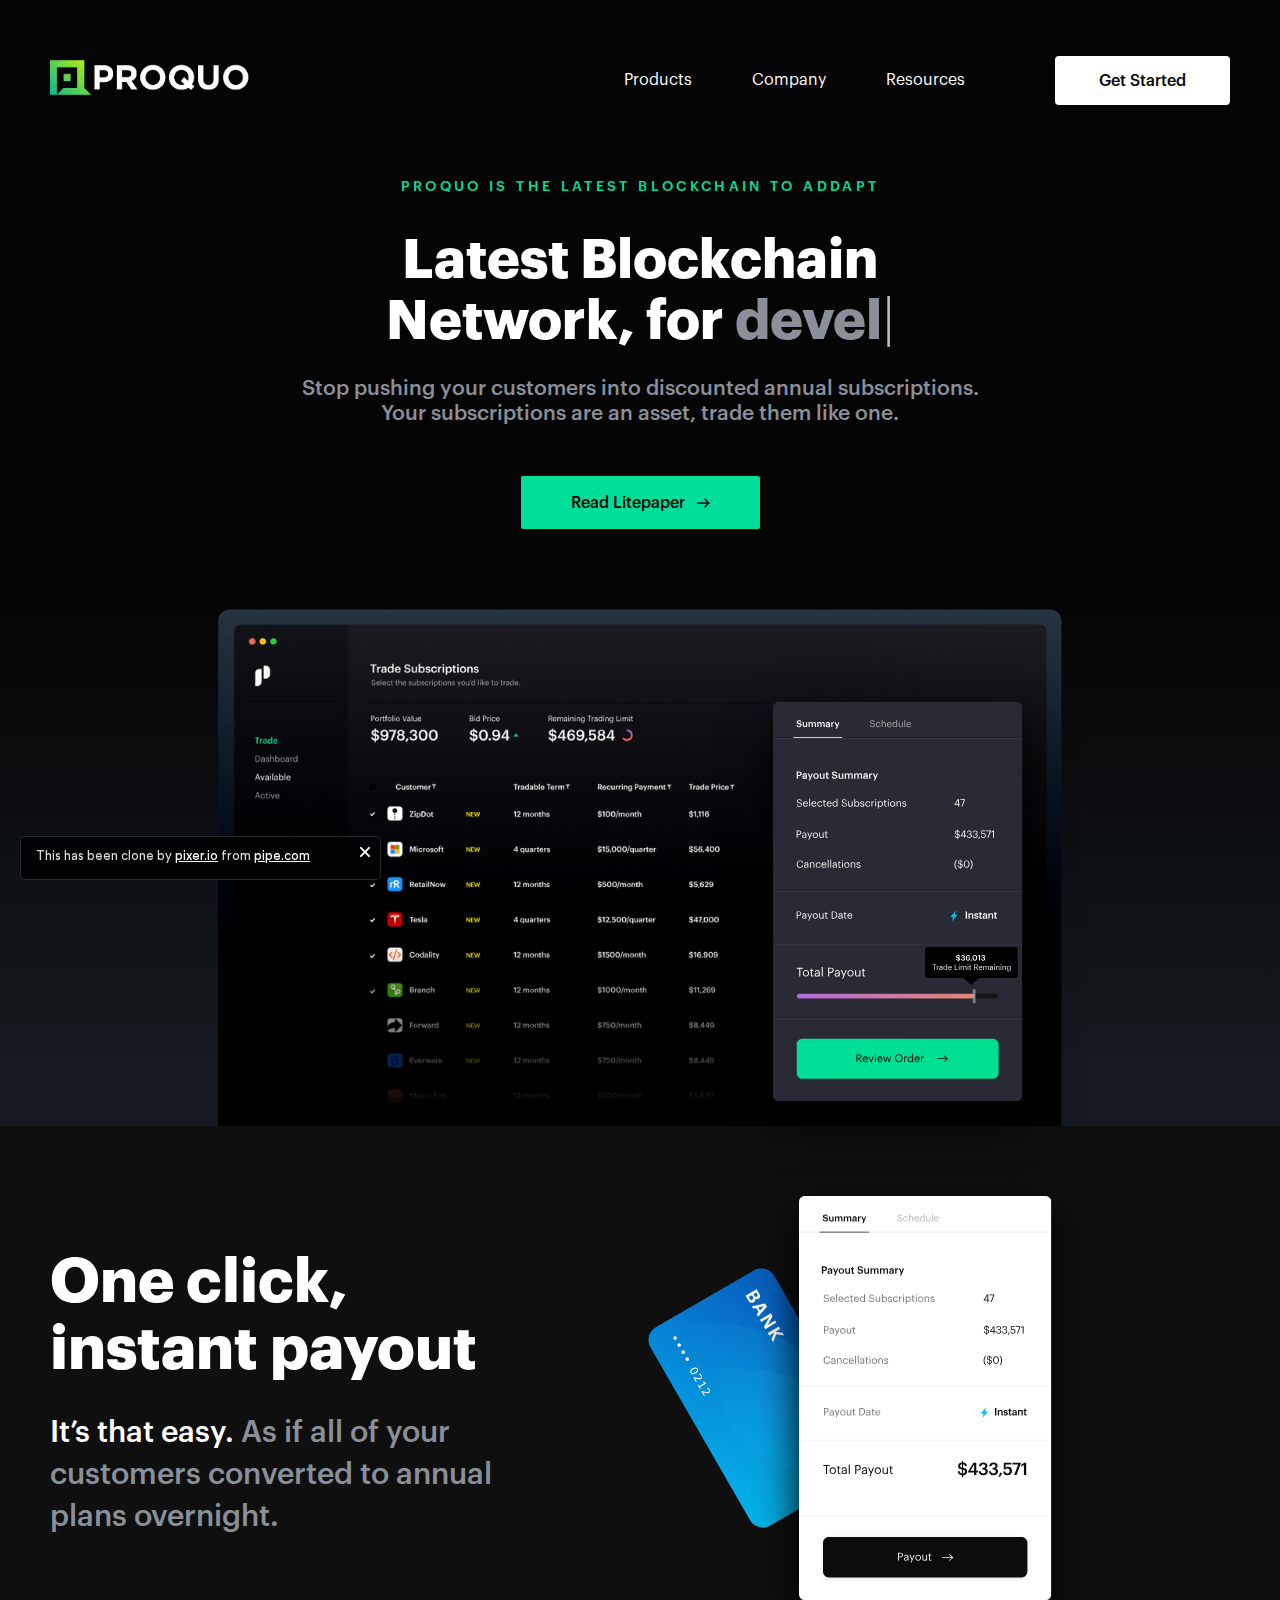
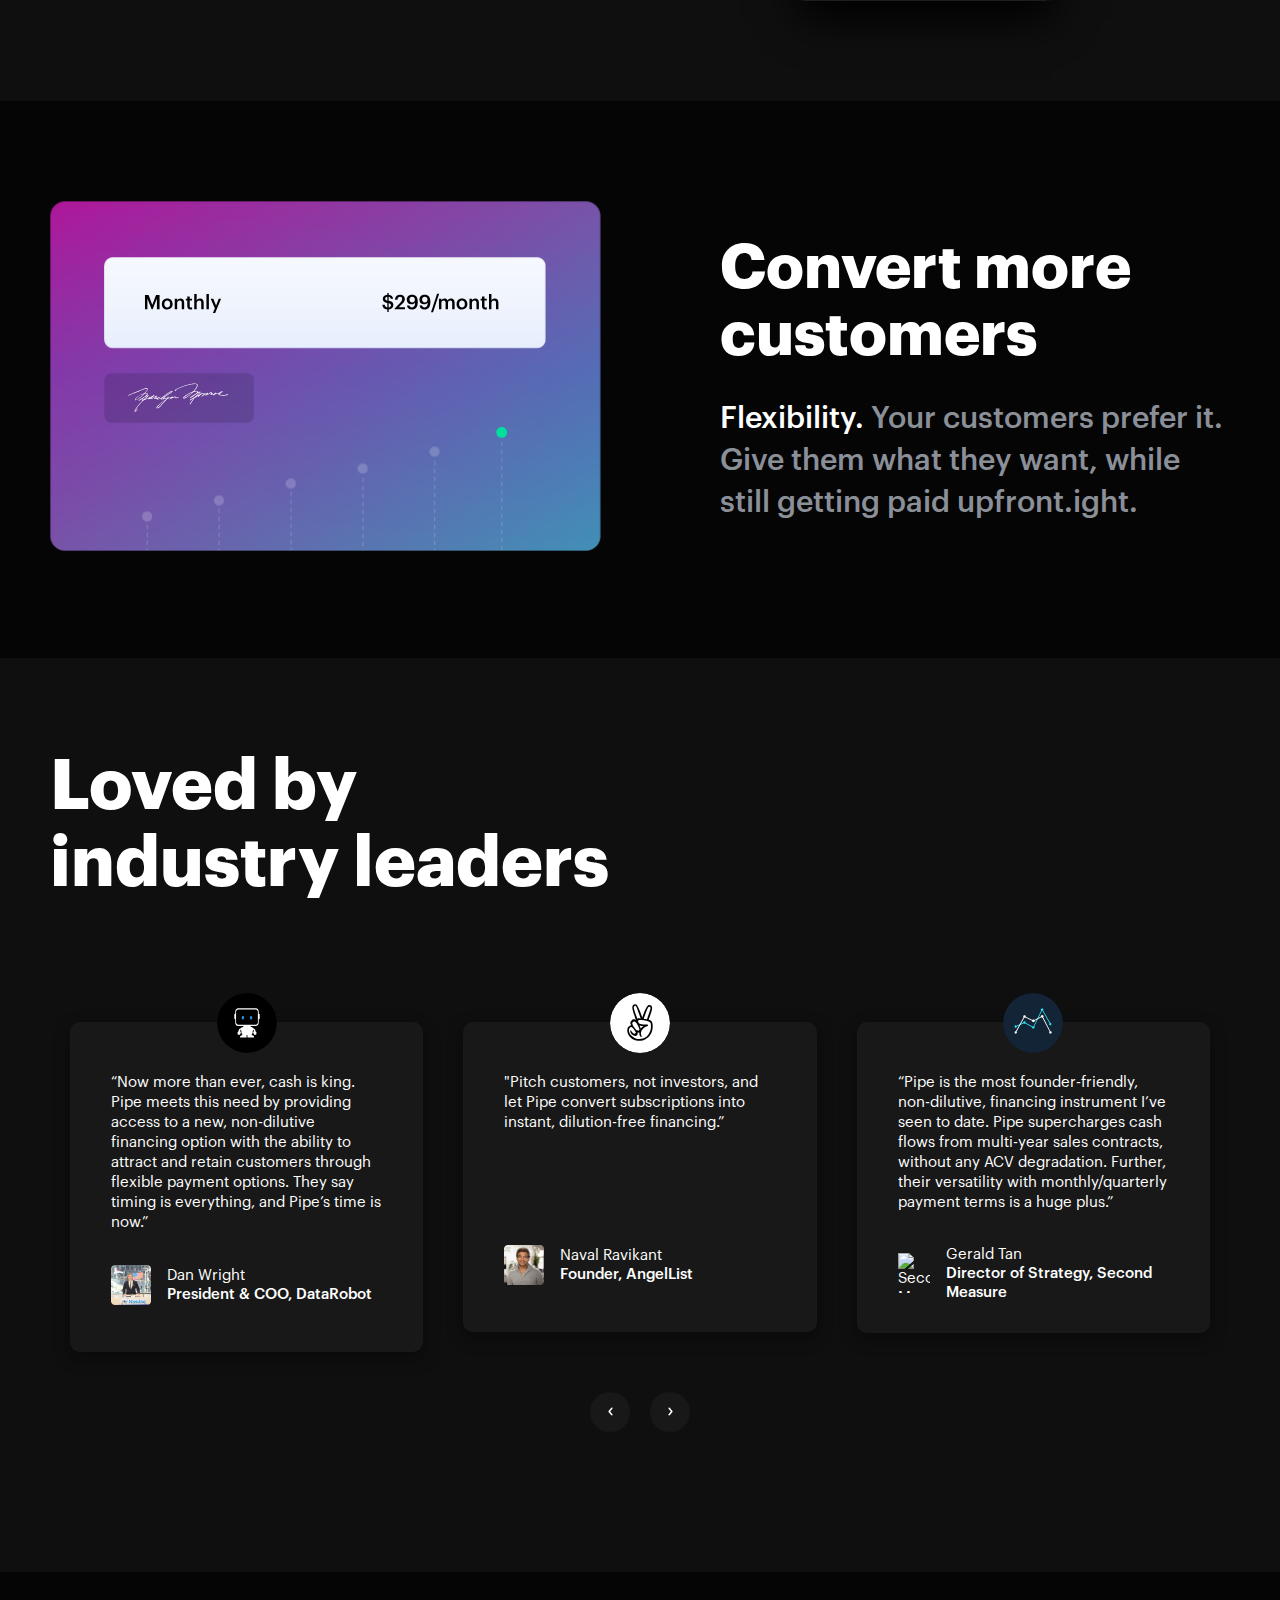
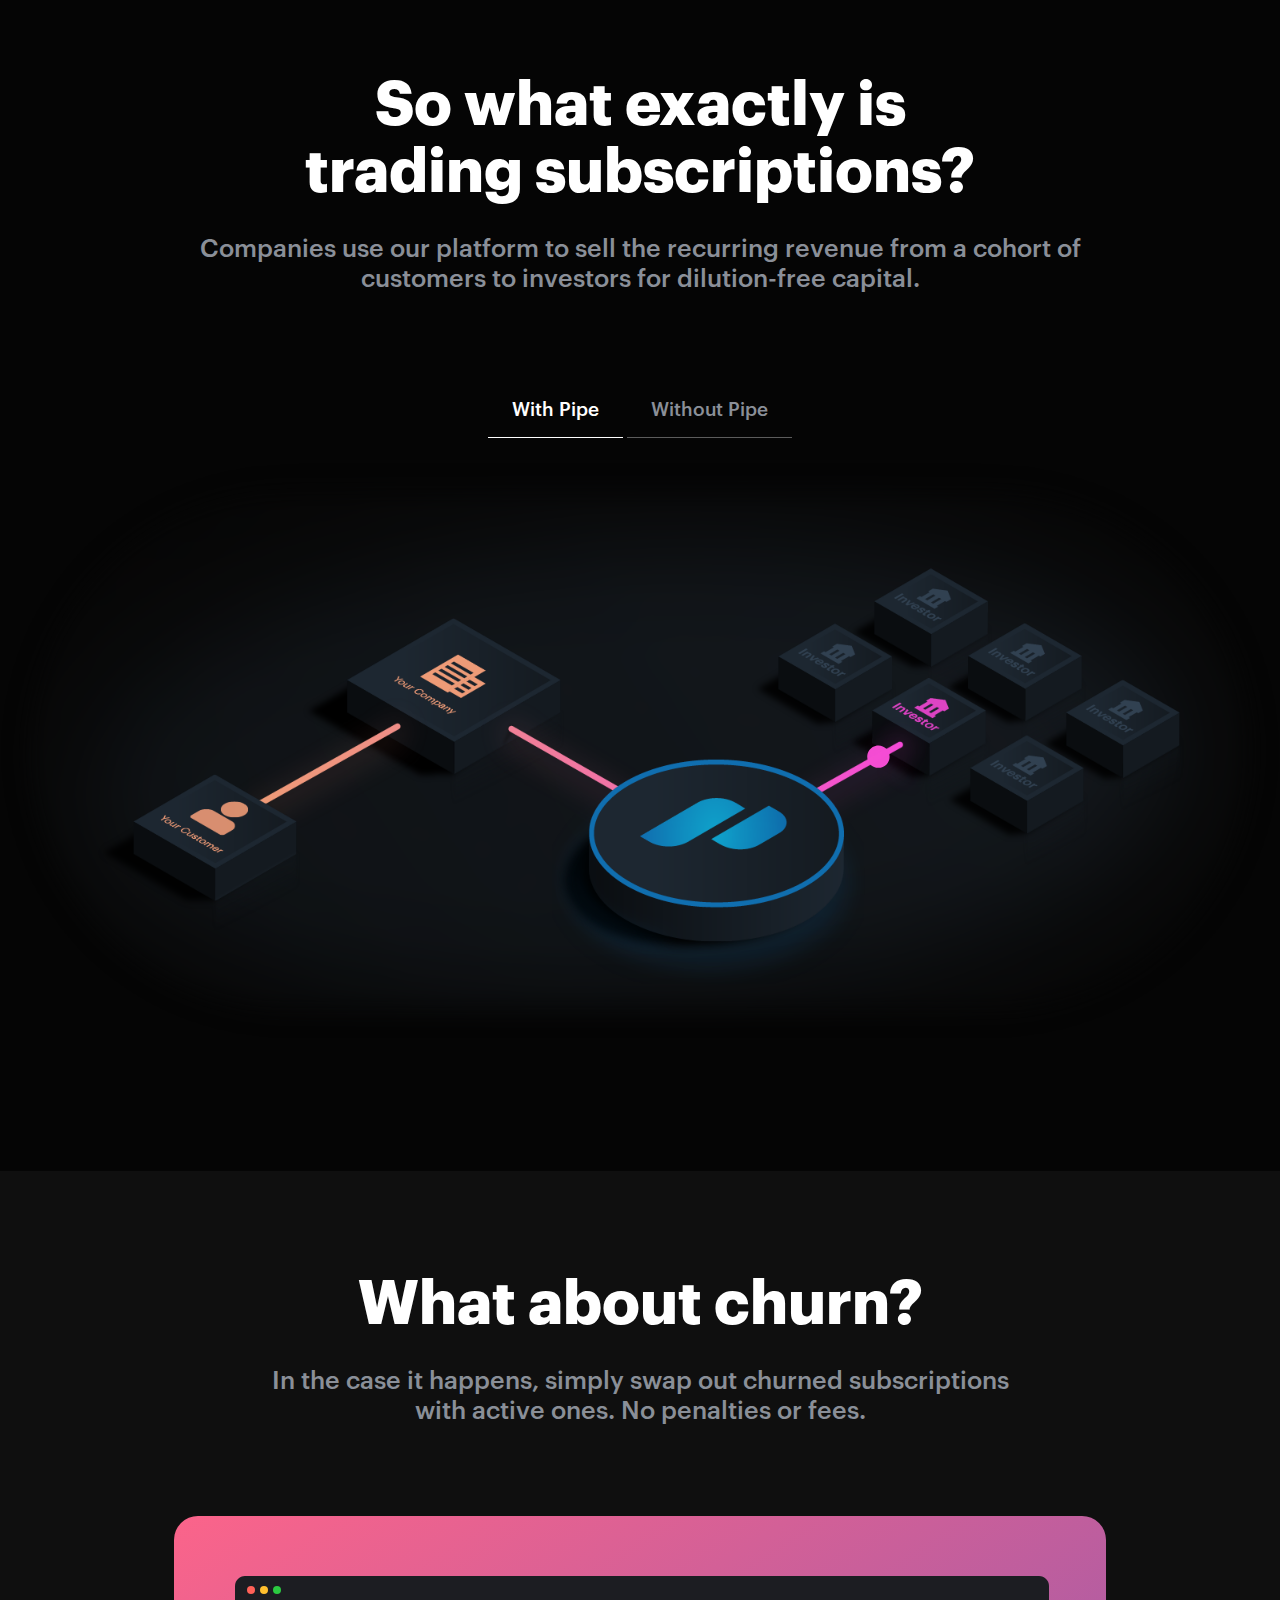
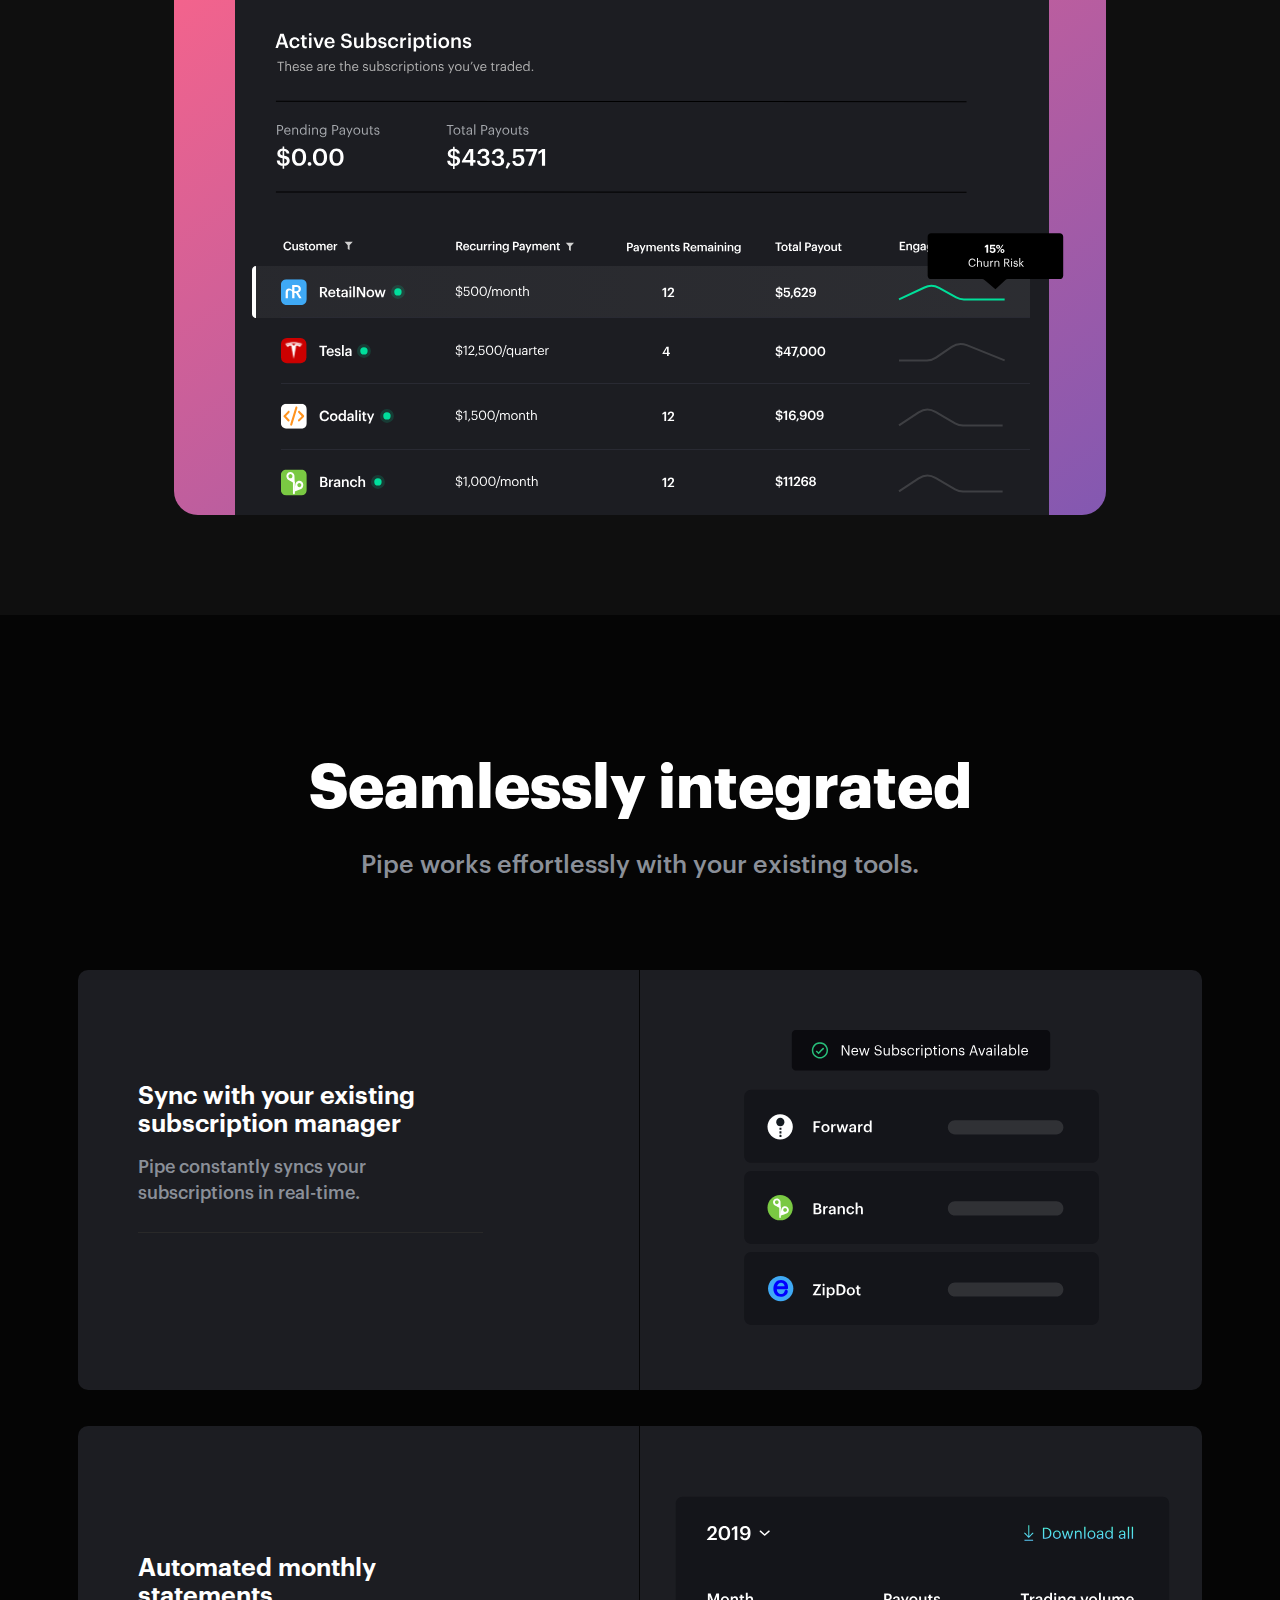
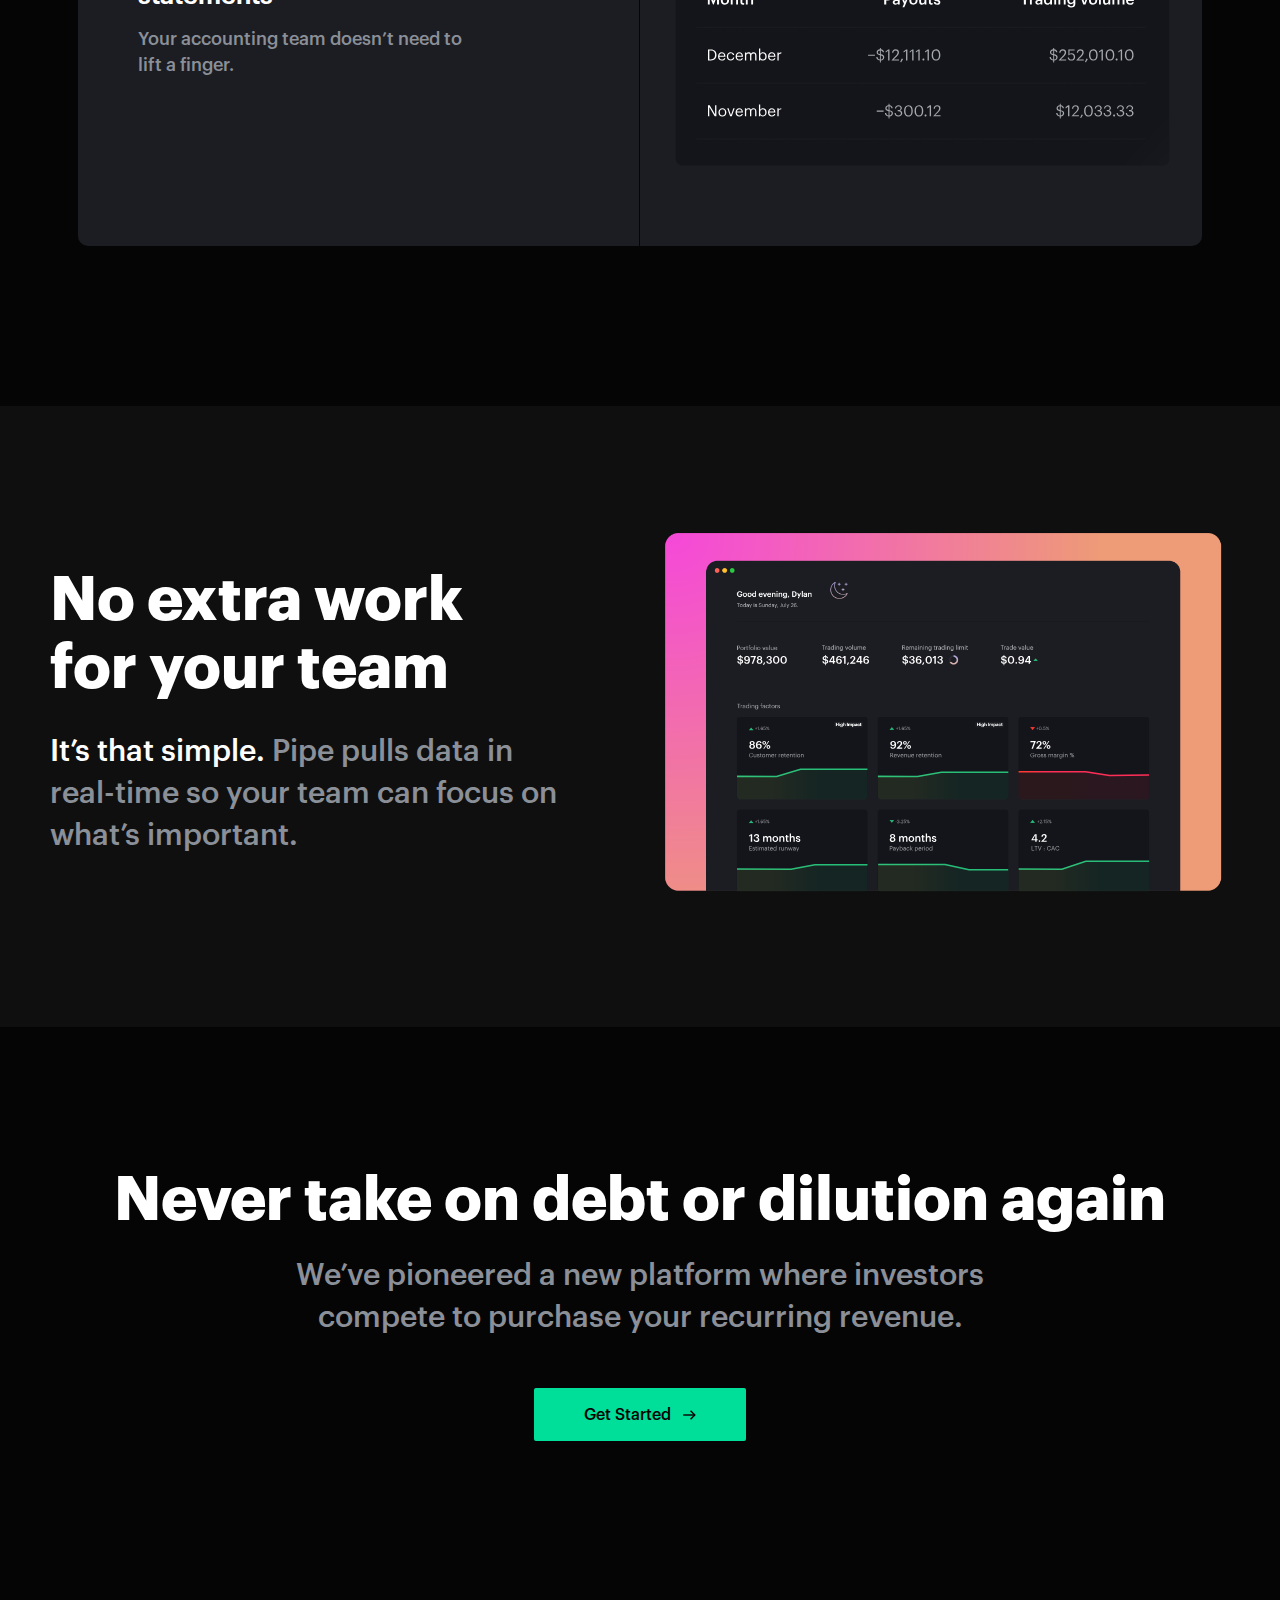
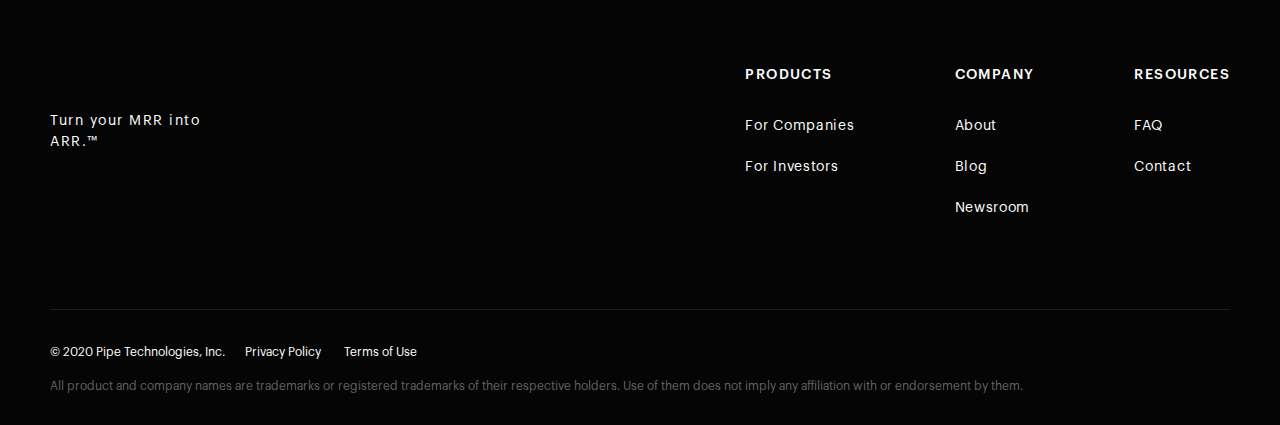
==== index.html @ b198639e "first commit" ====
<!DOCTYPE html><!--  This site was created in Webflow. https://www.webflow.com  -->
<!--  Last Published: Wed Aug 03 2022 06:58:55 GMT+0000 (Coordinated Universal Time)  -->
<html data-wf-page="62ea1a811bd1f5a61b787b66" data-wf-site="62ea1a811bd1f54d5c787b5e">
<head>
  <meta charset="utf-8">
  <title>Pipe – Grow on your terms</title>
  <meta content="Get up to the full annual value of your booked monthly and quarterly contracts. Scale your business without dilution or debt." name="description">
  <meta content="width=device-width, initial-scale=1" name="viewport">
  <meta content="Webflow" name="generator">
  <link href="css/normalize.css" rel="stylesheet" type="text/css">
  <link href="css/webflow.css" rel="stylesheet" type="text/css">
  <link href="css/agiess-stellar-site.webflow.css" rel="stylesheet" type="text/css">
  <!-- [if lt IE 9]><script src="https://cdnjs.cloudflare.com/ajax/libs/html5shiv/3.7.3/html5shiv.min.js" type="text/javascript"></script><![endif] -->
  <script type="text/javascript">!function(o,c){var n=c.documentElement,t=" w-mod-";n.className+=t+"js",("ontouchstart"in o||o.DocumentTouch&&c instanceof DocumentTouch)&&(n.className+=t+"touch")}(window,document);</script>
  <link href="images/favicon.png" rel="shortcut icon" type="image/x-icon">
  <link href="images/webclip.png" rel="apple-touch-icon">
  <script src="https://cdnjs.cloudflare.com/ajax/libs/jquery/3.5.1/jquery.min.js"></script>
  <style>
Body{
outline:none;
}
.testimonial-carousel-wrapper{
    width: calc(100vw + 200px);
}
</style>
</head>
<body class="dark-mode">
  <div>
    <div class="header">
      <div data-collapse="medium" data-animation="default" data-duration="400" data-w-id="44224565-ea51-6ee9-c19b-be5c6dc51334" data-easing="ease" data-easing2="ease" role="banner" class="navbar w-nav">
        <div class="container navbar-container w-container">
          <div class="nav-wrapper">
            <a href="index.html" aria-current="page" class="logo w-nav-brand w--current"><img src="images/Asset-5.png" loading="lazy" width="200" alt="" class="logo"></a>
            <nav role="navigation" class="nav-menu w-nav-menu">
              <div data-hover="true" data-delay="0" class="nav-dropdown w-dropdown">
                <div class="menu-dropdown w-dropdown-toggle">
                  <div>Products</div>
                </div>
                <nav class="dropdown-list w-dropdown-list">
                  <a href="#" class="nav-dropdonw-link w-inline-block">
                    <div class="nav-link-title">For Companies</div>
                    <div class="text-black">Instant access to your annual cash flow.</div>
                  </a>
                  <a href="#" class="nav-dropdonw-link w-inline-block">
                    <div class="nav-dropdown-link-title">For Investors</div>
                    <div class="text-black">Invest in a new asset class.</div>
                  </a>
                </nav>
              </div>
              <div data-hover="true" data-delay="0" class="nav-dropdown w-dropdown">
                <div class="menu-dropdown w-dropdown-toggle">
                  <div>Company</div>
                </div>
                <nav class="dropdown-list w-dropdown-list">
                  <a href="#" class="nav-dropdonw-link w-inline-block">
                    <div class="nav-dropdown-link-title">About</div>
                    <div class="text-black">Learn more about our team.</div>
                  </a>
                  <a href="#" class="nav-dropdonw-link w-inline-block">
                    <div class="nav-dropdown-link-title">Blog</div>
                    <div class="text-black">Read our latest updates.</div>
                  </a>
                  <a href="#" class="nav-dropdonw-link w-inline-block">
                    <div class="nav-dropdown-link-title">Newsroom</div>
                    <div class="text-black">Read about us in the news.</div>
                  </a>
                </nav>
              </div>
              <div data-hover="true" data-delay="0" class="nav-dropdown w-dropdown">
                <div class="menu-dropdown w-dropdown-toggle">
                  <div>Resources</div>
                </div>
                <nav class="dropdown-list w-dropdown-list">
                  <a href="#" class="nav-dropdonw-link w-inline-block">
                    <div class="nav-dropdown-link-title">FAQs</div>
                    <div class="text-black">Read our frequently asked questions.</div>
                  </a>
                  <a href="#" class="nav-dropdonw-link w-inline-block">
                    <div class="nav-dropdown-link-title">Contact Us</div>
                    <div class="text-black">Get in touch with our team.</div>
                  </a>
                </nav>
              </div>
              <a href="#" class="navbar-cta-btn w-button">Get Started</a>
            </nav>
            <div class="menu-btn w-nav-button">
              <div class="top-line"></div>
              <div class="middle-line"></div>
              <div class="last-line"></div>
            </div>
          </div>
        </div>
      </div>
    </div>
    <div class="main">
      <div class="home-hero-section">
        <div class="container">
          <div class="home-hero-text-wrapper">
            <div class="overline">PROQUO IS THE LATEST BLOCKCHAIN TO ADDAPT</div>
            <div class="embed">
              <h1 class="h1">Latest Blockchain Network, for <span data-rotate="[ &quot;developers&quot;, &quot;holders&quot;, &quot;traders&quot; ]" class="typewriter-text txt-rotate">quarter</span><span class="h-after">|</span><br></h1>
            </div>
            <p class="page-subtitle">Stop pushing your customers into discounted annual subscriptions. Your subscriptions are an asset, trade them like one.</p>
            <div class="inline-block">
              <a data-w-id="Link Block 3" href="#" class="icon-btn w-inline-block">
                <div>Read Litepaper</div><img src="images/5f3b84f0cfeefb12fd2012dc_arrow.svg" loading="lazy" alt="btn icon" class="icon-btn-icon">
              </a>
            </div>
          </div>
        </div>
        <div class="track-wrapper">
          <div class="track">
            <div class="sticky-wrapper">
              <div class="hero-card-frame">
                <div class="hero-card-wrapper">
                  <div class="hero-card-mask">
                    <div class="div-block-2">
                      <div class="div-block"><img src="images/Landing-Dashboard.png" loading="lazy" srcset="images/Landing-Dashboard-p-500.png 500w, images/Landing-Dashboard-p-800.png 800w, images/Landing-Dashboard-p-1080.png 1080w, images/Landing-Dashboard-p-2000.png 2000w, images/Landing-Dashboard-p-2600.png 2600w, images/Landing-Dashboard.png 3642w" sizes="(max-width: 991px) 90vw, (max-width: 5518px) 66vw, 3642px" alt="Dashboard" class="image"><img src="images/5f49409d1fabdafb2ac40c81_dashboard-card.svg" loading="lazy" alt="dashboard card
" class="dashboard-card-img"></div>
                    </div>
                  </div>
                </div>
              </div>
            </div>
          </div>
        </div>
        <div class="payout-section">
          <div class="container">
            <div class="row">
              <div class="col-6">
                <div class="feature-text-wrapper">
                  <h2 class="large-heading">One click, instant payout</h2>
                  <p class="large-subtitle"><span class="text-white">It’s that easy. </span>As if all of your customers converted to annual plans overnight.</p>
                </div>
              </div>
              <div class="col-6">
                <div class="summary-card"><img src="images/5f47151011599f816ef94a22_pop-out-card.svg" loading="lazy" alt="Atm Card" class="bank-card"><img src="images/5f4853237f716384f0b1ec6d_white-card.svg" loading="lazy" alt="White Card" class="card-w"></div>
              </div>
            </div>
          </div>
        </div>
      </div>
      <div class="feature-section">
        <div class="container">
          <div class="row">
            <div class="col-6">
              <div class="lottie-greenbtn">
                <div data-w-id="1893e8cb-bca3-3bdf-b0fb-aa9f6b075b8e" data-animation-type="lottie" data-src="documents/convert.json" data-loop="1" data-direction="1" data-autoplay="1" data-is-ix2-target="0" data-renderer="svg" data-default-duration="2" data-duration="0"></div>
              </div>
            </div>
            <div class="col-6 pbnone">
              <div class="feature-text-wrapper right">
                <h2 class="large-heading">Convert more customers<br></h2>
                <div class="large-subtitle"><span class="text-white">Flexibility. </span>Your customers prefer it. Give them what they want, while still getting paid upfront.ight.</div>
              </div>
            </div>
          </div>
        </div>
      </div>
      <div class="testimonial-section">
        <div class="container">
          <div class="testimonial-section-header">Loved by industry leaders<br></div>
        </div>
        <div class="testimonial-carousel-wrapper d-none">
          <div data-delay="4000" data-animation="slide" class="slider-wrapper w-slider" data-autoplay="true" data-easing="ease-out" data-hide-arrows="false" data-disable-swipe="false" data-autoplay-limit="0" data-nav-spacing="3" data-duration="400" data-infinite="true">
            <div class="mask-wrapper w-slider-mask">
              <div class="owl-item-slide w-slide">
                <div class="testimonial-card"><img src="images/DataRobot.svg" loading="lazy" alt="data robot
" class="logo-img">
                  <div class="testimonial-text">“Now more than ever, cash is king. Pipe meets this need by providing access to a new, non-dilutive financing option with the ability to attract and retain customers through flexible payment options. They say timing is everything, and Pipe’s time is now.”</div>
                  <div class="testimonial-author-wrapper">
                    <div class="testimonial-author-inner">
                      <div class="testimonial-author-img"><img src="images/_Datarobot_1_Datarobot.png" loading="lazy" alt="data robot person
" class="object-fit-cover"></div>
                      <div>
                        <div class="author-name">Dan Wright</div>
                        <div class="author-title">President &amp; COO, DataRobot</div>
                      </div>
                    </div>
                  </div>
                </div>
              </div>
              <div class="owl-item-slide w-slide">
                <div class="testimonial-card"><img src="images/5f4188daa033e8680ed19a39_AngelList.svg" loading="lazy" alt="Angellist" class="logo-img">
                  <div class="testimonial-text">&quot;Pitch customers, not investors, and let Pipe convert subscriptions into instant, dilution-free financing.”</div>
                  <div class="testimonial-author-wrapper">
                    <div class="testimonial-author-inner">
                      <div class="testimonial-author-img"><img src="images/5f36e1e9e7d0bd9b82198a1b_angelList_15f36e1e9e7d0bd9b82198a1b_angelList.png" loading="lazy" alt="Angellist Person
" class="object-fit-cover"></div>
                      <div>
                        <div class="author-name">Naval Ravikant</div>
                        <div class="author-title">Founder, AngelList</div>
                      </div>
                    </div>
                  </div>
                </div>
              </div>
              <div class="owl-item-slide w-slide">
                <div class="testimonial-card"><img src="images/Second-Measure.svg" loading="lazy" alt="Second Measure
" class="logo-img">
                  <div class="testimonial-text">“Pipe is the most founder-friendly, non-dilutive, financing instrument I’ve seen to date. Pipe supercharges cash flows from multi-year sales contracts, without any ACV degradation. Further, their versatility with monthly/quarterly payment terms is a huge plus.”</div>
                  <div class="testimonial-author-wrapper">
                    <div class="testimonial-author-inner">
                      <div class="testimonial-author-img"><img src="images/second-measure-toe_1second-measure-toe.png" loading="lazy" alt="Second Measure toe
" class="object-fit-cover"></div>
                      <div>
                        <div class="author-name">Gerald Tan</div>
                        <div class="author-title">Director of Strategy, Second Measure</div>
                      </div>
                    </div>
                  </div>
                </div>
              </div>
              <div class="owl-item-slide w-slide">
                <div class="testimonial-card"><img src="images/Group-.svg" loading="lazy" alt="Fountain" class="logo-img">
                  <div class="testimonial-text">&quot;We often risked losing deals by requiring annual upfront payments when customers wanted to pay monthly. Pipe solves this and allows us to invest more heavily in our growth. It may easily save us a fundraise.’’</div>
                  <div class="testimonial-author-wrapper">
                    <div class="testimonial-author-inner">
                      <div class="testimonial-author-img"><img src="images/Fountain_1Fountain.png" loading="lazy" alt="Fountain person
" class="object-fit-cover"></div>
                      <div>
                        <div class="author-name">Keith Ryu</div>
                        <div class="author-title">CEO, Fountain</div>
                      </div>
                    </div>
                  </div>
                </div>
              </div>
              <div class="owl-item-slide w-slide">
                <div class="testimonial-card"><img src="images/Intercom.svg" loading="lazy" alt="Intercom" class="logo-img">
                  <div class="testimonial-text">&quot;Up until now, SaaS businesses had only two choices: scale fast while accepting significant debt or dilution, or bootstrap, while accepting less available cash flow and usually slower growth. Pipe is now the third option: scale without dilution.&quot;</div>
                  <div class="testimonial-author-wrapper">
                    <div class="testimonial-author-inner">
                      <div class="testimonial-author-img"><img src="images/Intercom-_1Intercom-.png" loading="lazy" alt="Intercom Person
" class="object-fit-cover"></div>
                      <div>
                        <div class="author-name">Des Traynor</div>
                        <div class="author-title">Co-Founder, Intercom</div>
                      </div>
                    </div>
                  </div>
                </div>
              </div>
              <div class="owl-item-slide w-slide">
                <div class="testimonial-card"><img src="images/Sendbird.svg" loading="lazy" alt="Sendbird" class="logo-img">
                  <div class="testimonial-text">&quot;Managing cash flow is critical for any SaaS business, and being able to offer monthly payment terms to customers but get the annual upfront cash flow through Pipe is a competitive advantage for healthy growth of the company!&quot;</div>
                  <div class="testimonial-author-wrapper">
                    <div class="testimonial-author-inner">
                      <div class="testimonial-author-img"><img src="images/5sendbird_15sendbird.png" loading="lazy" alt="Sendbird 
" class="object-fit-cover"></div>
                      <div>
                        <div class="author-name">John S. Kim</div>
                        <div class="author-title">CEO, Sendbird</div>
                      </div>
                    </div>
                  </div>
                </div>
              </div>
              <div class="owl-item-slide w-slide">
                <div class="testimonial-card"><img src="images/Group-1.svg" loading="lazy" alt="Okta" class="logo-img">
                  <div class="testimonial-text">&quot;Having overseen thousands of sales and contracting processes during my career, I instantly saw the value in Pipe’s elegant solution to the payment term vs. cash flow problem that so many companies face.&quot;</div>
                  <div class="testimonial-author-wrapper">
                    <div class="testimonial-author-inner">
                      <div class="testimonial-author-img"><img src="images/Okta_1Okta.png" loading="lazy" alt="Okta person
" class="object-fit-cover"></div>
                      <div>
                        <div class="author-name">Jon Runyan</div>
                        <div class="author-title">General Counsel, Okta</div>
                      </div>
                    </div>
                  </div>
                </div>
              </div>
              <div class="owl-item-slide w-slide">
                <div class="testimonial-card"><img src="images/slack.svg" loading="lazy" alt="Slack" class="logo-img">
                  <div class="testimonial-text">“Pipe enables SaaS companies to leverage their most valuable asset: the recurring revenue streams they’ve built. Through Pipe, companies can augment fundraising and optimize cash-flow without dilution.’’</div>
                  <div class="testimonial-author-wrapper">
                    <div class="testimonial-author-inner">
                      <div class="testimonial-author-img"><img src="images/slack-c_1slack-c.png" loading="lazy" alt="Slack Person
" class="object-fit-cover"></div>
                      <div>
                        <div class="author-name">Brad Armstrong</div>
                        <div class="author-title">VP Business &amp; Corporate Development, Slack</div>
                      </div>
                    </div>
                  </div>
                </div>
              </div>
              <div class="owl-item-slide w-slide">
                <div class="testimonial-card"><img src="images/5f41891d0c00559d4af5d778_Group-411.svg" loading="lazy" alt="yahoo " class="logo-img">
                  <div class="testimonial-text">&quot;Pipe is the tool every SaaS founder has been waiting for. It allows SaaS companies to grow without dilution by financing their SaaS receivables.”</div>
                  <div class="testimonial-author-wrapper">
                    <div class="testimonial-author-inner">
                      <div class="testimonial-author-img"><img src="images/yammer_1yammer.png" loading="lazy" alt="Yammer
" class="object-fit-cover"></div>
                      <div>
                        <div class="author-name">David Sacks</div>
                        <div class="author-title">Founder, Yammer</div>
                      </div>
                    </div>
                  </div>
                </div>
              </div>
            </div>
            <div class="arrow-left w-slider-arrow-left"><img src="images/left-nav.svg" loading="lazy" alt="Left Arrow"></div>
            <div class="arrow-right w-slider-arrow-right"><img src="images/Dropdown.svg" loading="lazy" alt="Right Arrow"></div>
            <div class="arrow w-slider-nav w-round"></div>
          </div>
        </div>
        <div class="container">
          <div class="pipe-slider-main">
            <div data-delay="4000" data-animation="slide" class="pipe-slider w-slider" data-autoplay="false" data-easing="ease" data-hide-arrows="false" data-disable-swipe="false" data-autoplay-limit="0" data-nav-spacing="3" data-duration="500" data-infinite="true">
              <div class="pipe-mask w-slider-mask">
                <div class="owl-item-slide w-slide">
                  <div class="testimonial-card"><img src="images/DataRobot.svg" loading="lazy" alt="data robot
" class="logo-img">
                    <div class="testimonial-text">“Now more than ever, cash is king. Pipe meets this need by providing access to a new, non-dilutive financing option with the ability to attract and retain customers through flexible payment options. They say timing is everything, and Pipe’s time is now.”</div>
                    <div class="testimonial-author-wrapper">
                      <div class="testimonial-author-inner">
                        <div class="testimonial-author-img"><img src="images/_Datarobot_1_Datarobot.png" loading="lazy" alt="data robot person
" class="object-fit-cover"></div>
                        <div>
                          <div class="author-name">Dan Wright</div>
                          <div class="author-title">President &amp; COO, DataRobot</div>
                        </div>
                      </div>
                    </div>
                  </div>
                </div>
                <div class="owl-item-slide w-slide">
                  <div class="testimonial-card"><img src="images/5f4188daa033e8680ed19a39_AngelList.svg" loading="lazy" alt="Angellist" class="logo-img">
                    <div class="testimonial-text">&quot;Pitch customers, not investors, and let Pipe convert subscriptions into instant, dilution-free financing.”</div>
                    <div class="testimonial-author-wrapper">
                      <div class="testimonial-author-inner">
                        <div class="testimonial-author-img"><img src="images/5f36e1e9e7d0bd9b82198a1b_angelList_15f36e1e9e7d0bd9b82198a1b_angelList.png" loading="lazy" alt="Angellist Person
" class="object-fit-cover"></div>
                        <div>
                          <div class="author-name">Naval Ravikant</div>
                          <div class="author-title">Founder, AngelList</div>
                        </div>
                      </div>
                    </div>
                  </div>
                </div>
                <div class="owl-item-slide w-slide">
                  <div class="testimonial-card"><img src="images/Second-Measure.svg" loading="lazy" alt="Second Measure
" class="logo-img">
                    <div class="testimonial-text">“Pipe is the most founder-friendly, non-dilutive, financing instrument I’ve seen to date. Pipe supercharges cash flows from multi-year sales contracts, without any ACV degradation. Further, their versatility with monthly/quarterly payment terms is a huge plus.”</div>
                    <div class="testimonial-author-wrapper">
                      <div class="testimonial-author-inner">
                        <div class="testimonial-author-img"><img src="images/second-measure-toe_1second-measure-toe.png" loading="lazy" alt="Second Measure toe
" class="object-fit-cover"></div>
                        <div>
                          <div class="author-name">Gerald Tan</div>
                          <div class="author-title">Director of Strategy, Second Measure</div>
                        </div>
                      </div>
                    </div>
                  </div>
                </div>
                <div class="owl-item-slide w-slide">
                  <div class="testimonial-card"><img src="images/Group-.svg" loading="lazy" alt="Fountain" class="logo-img">
                    <div class="testimonial-text">&quot;We often risked losing deals by requiring annual upfront payments when customers wanted to pay monthly. Pipe solves this and allows us to invest more heavily in our growth. It may easily save us a fundraise.’’</div>
                    <div class="testimonial-author-wrapper">
                      <div class="testimonial-author-inner">
                        <div class="testimonial-author-img"><img src="images/Fountain_1Fountain.png" loading="lazy" alt="Fountain person
" class="object-fit-cover"></div>
                        <div>
                          <div class="author-name">Keith Ryu</div>
                          <div class="author-title">CEO, Fountain</div>
                        </div>
                      </div>
                    </div>
                  </div>
                </div>
                <div class="owl-item-slide w-slide">
                  <div class="testimonial-card"><img src="images/Intercom.svg" loading="lazy" alt="Intercom" class="logo-img">
                    <div class="testimonial-text">&quot;Up until now, SaaS businesses had only two choices: scale fast while accepting significant debt or dilution, or bootstrap, while accepting less available cash flow and usually slower growth. Pipe is now the third option: scale without dilution.&quot;</div>
                    <div class="testimonial-author-wrapper">
                      <div class="testimonial-author-inner">
                        <div class="testimonial-author-img"><img src="images/Intercom-_1Intercom-.png" loading="lazy" alt="Intercom Person
" class="object-fit-cover"></div>
                        <div>
                          <div class="author-name">Des Traynor</div>
                          <div class="author-title">Co-Founder, Intercom</div>
                        </div>
                      </div>
                    </div>
                  </div>
                </div>
                <div class="owl-item-slide w-slide">
                  <div class="testimonial-card"><img src="images/Sendbird.svg" loading="lazy" alt="Sendbird" class="logo-img">
                    <div class="testimonial-text">&quot;Managing cash flow is critical for any SaaS business, and being able to offer monthly payment terms to customers but get the annual upfront cash flow through Pipe is a competitive advantage for healthy growth of the company!&quot;</div>
                    <div class="testimonial-author-wrapper">
                      <div class="testimonial-author-inner">
                        <div class="testimonial-author-img"><img src="images/5sendbird_15sendbird.png" loading="lazy" alt="Sendbird 
" class="object-fit-cover"></div>
                        <div>
                          <div class="author-name">John S. Kim</div>
                          <div class="author-title">CEO, Sendbird</div>
                        </div>
                      </div>
                    </div>
                  </div>
                </div>
                <div class="owl-item-slide w-slide">
                  <div class="testimonial-card"><img src="images/Group-1.svg" loading="lazy" alt="Okta" class="logo-img">
                    <div class="testimonial-text">&quot;Having overseen thousands of sales and contracting processes during my career, I instantly saw the value in Pipe’s elegant solution to the payment term vs. cash flow problem that so many companies face.&quot;</div>
                    <div class="testimonial-author-wrapper">
                      <div class="testimonial-author-inner">
                        <div class="testimonial-author-img"><img src="images/Okta_1Okta.png" loading="lazy" alt="Okta person
" class="object-fit-cover"></div>
                        <div>
                          <div class="author-name">Jon Runyan</div>
                          <div class="author-title">General Counsel, Okta</div>
                        </div>
                      </div>
                    </div>
                  </div>
                </div>
                <div class="owl-item-slide w-slide">
                  <div class="testimonial-card"><img src="images/slack.svg" loading="lazy" alt="Slack" class="logo-img">
                    <div class="testimonial-text">“Pipe enables SaaS companies to leverage their most valuable asset: the recurring revenue streams they’ve built. Through Pipe, companies can augment fundraising and optimize cash-flow without dilution.’’</div>
                    <div class="testimonial-author-wrapper">
                      <div class="testimonial-author-inner">
                        <div class="testimonial-author-img"><img src="images/slack-c_1slack-c.png" loading="lazy" alt="Slack Person
" class="object-fit-cover"></div>
                        <div>
                          <div class="author-name">Brad Armstrong</div>
                          <div class="author-title">VP Business &amp; Corporate Development, Slack</div>
                        </div>
                      </div>
                    </div>
                  </div>
                </div>
                <div class="owl-item-slide w-slide">
                  <div class="testimonial-card"><img src="images/5f41891d0c00559d4af5d778_Group-411.svg" loading="lazy" alt="yahoo " class="logo-img">
                    <div class="testimonial-text">&quot;Pipe is the tool every SaaS founder has been waiting for. It allows SaaS companies to grow without dilution by financing their SaaS receivables.”</div>
                    <div class="testimonial-author-wrapper">
                      <div class="testimonial-author-inner">
                        <div class="testimonial-author-img"><img src="images/yammer_1yammer.png" loading="lazy" alt="Yammer
" class="object-fit-cover"></div>
                        <div>
                          <div class="author-name">David Sacks</div>
                          <div class="author-title">Founder, Yammer</div>
                        </div>
                      </div>
                    </div>
                  </div>
                </div>
              </div>
              <div class="arrow-left w-slider-arrow-left"><img src="images/left-nav.svg" loading="lazy" alt="Left Arrow"></div>
              <div class="arrow-right w-slider-arrow-right"><img src="images/Dropdown.svg" loading="lazy" alt="Right Arrow"></div>
              <div class="arrow w-slider-nav w-round"></div>
            </div>
          </div>
        </div>
      </div>
      <div class="trading-section">
        <div class="container">
          <div class="section-heading">
            <h2 class="large-heading _w-70">So what exactly is trading subscriptions?<br></h2>
            <p class="section-subtitle">Companies use our platform to sell the recurring revenue from a cohort of customers to investors for dilution-free capital.</p>
          </div>
        </div>
        <div data-duration-in="300" data-duration-out="100" data-current="Tab 1" data-easing="ease" class="trading-tabs w-tabs">
          <div class="tab-menu w-tab-menu">
            <a data-w-tab="Tab 1" class="trading-tab-link w-inline-block w-tab-link w--current">
              <div>With Pipe</div>
            </a>
            <a data-w-tab="Tab 2" class="trading-tab-link w-inline-block w-tab-link">
              <div class="text-block">Without Pipe</div>
            </a>
          </div>
          <div class="w-tab-content">
            <div data-w-tab="Tab 1" class="w-tab-pane w--tab-active">
              <div class="lottie-animation" data-w-id="981e330a-22ca-b7b4-26ab-dac16a60e82e" data-animation-type="lottie" data-src="documents/tab-one.json" data-loop="1" data-direction="1" data-autoplay="1" data-is-ix2-target="0" data-renderer="svg" data-default-duration="11.125" data-duration="0"></div>
            </div>
            <div data-w-tab="Tab 2" class="w-tab-pane">
              <div class="lottie-animation" data-w-id="890fb716-d400-b11f-8265-0c60e58841a4" data-animation-type="lottie" data-src="documents/tab-two.json" data-loop="1" data-direction="1" data-autoplay="1" data-is-ix2-target="0" data-renderer="svg" data-default-duration="8.208333333333334" data-duration="0"></div>
            </div>
          </div>
        </div>
      </div>
      <div class="churn-section">
        <div class="container">
          <div class="section-heading-wrapper">
            <h2 class="large-heading">What about churn?</h2>
            <p class="section-subtitle">In the case it happens, simply swap out churned subscriptions with active ones. No penalties or fees.</p>
          </div>
          <div class="churn-img-wrapper"><img src="images/about.svg" loading="lazy" alt="Active Subscription"></div>
        </div>
      </div>
      <div class="integrate-section">
        <div class="container">
          <div class="section-heading-wrapper">
            <h2 class="large-heading">Seamlessly integrated</h2>
            <p class="section-subtitle">Pipe works effortlessly with your existing tools.</p>
          </div>
          <div class="integrate-panels-wrapper">
            <div class="panel">
              <div class="panel-left-col">
                <div class="panel-text-wrapper">
                  <h3 class="panel-heading">Sync with your existing subscription manager</h3>
                  <p class="description">Pipe constantly syncs your subscriptions in real-time.<br></p>
                  <div class="divider-line"></div>
                  <div class="malti-logo"><img src="images/Recurly.png" loading="lazy" alt="recurly" class="panel-logo-img"><img src="images/Chargebee.png" loading="lazy" id="w-node-_1e9b26c8-a208-2b0d-fd46-7dd7e485308e-1b787b66" alt="chargebee" class="panel-logo-img jc"><img src="images/Zuora_1Zuora.png" loading="lazy" id="w-node-d8a8377e-d6d5-62b0-9c2b-77234ddc0a29-1b787b66" alt="zuora" class="panel-logo-img je"><img src="images/Stripe_1Stripe.png" loading="lazy" alt="stripe" class="panel-logo-img"><img src="images/saasoptics_1saasoptics.png" loading="lazy" alt="saasoptics" class="panel-logo-img"><img src="images/Zuora-1.png" loading="lazy" id="w-node-e5bdc322-d682-1b2e-4bea-48d67605d720-1b787b66" alt="chargify" class="panel-logo-img je"></div>
                </div>
              </div>
              <div class="panel-right-col padd">
                <div class="lottie-for" data-w-id="1bd6a2f7-7e63-e432-09f8-cf9ec55f55f6" data-animation-type="lottie" data-src="documents/panel-shine-2.json" data-loop="1" data-direction="1" data-autoplay="1" data-is-ix2-target="0" data-renderer="svg" data-default-duration="2" data-duration="0"></div>
              </div>
            </div>
            <div class="panel">
              <div class="panel-left-col">
                <div class="panel-text-wrapper">
                  <h3 class="panel-heading">Automated monthly statements</h3>
                  <p class="description-auto">Your accounting team doesn’t need to lift a finger.<br></p><img src="images/integration-logos.png" loading="lazy" srcset="images/integration-logos-p-500.png 500w, images/integration-logos.png 690w" sizes="(max-width: 479px) 100vw, (max-width: 767px) 84vw, (max-width: 991px) 35vw, 33vw" alt="integartion" class="integrate-img">
                </div>
              </div>
              <div class="panel-right-col">
                <div data-w-id="81df7dfb-0f95-05b9-7697-e5e10d15a8ae" data-animation-type="lottie" data-src="documents/panel-shine-3.json" data-loop="1" data-direction="1" data-autoplay="1" data-is-ix2-target="0" data-renderer="svg" data-default-duration="2" data-duration="0"></div>
              </div>
            </div>
          </div>
        </div>
      </div>
      <div class="less-work">
        <div class="container">
          <div class="row jb">
            <div class="col-6">
              <div class="feature-text-wrapper">
                <h2 class="large-heading">No extra work for your team</h2>
                <p class="large-subtitle"><span class="text-white">It’s that simple. </span>Pipe pulls data in real-time so your team can focus on what’s important.</p>
              </div>
            </div>
            <div class="col-6 mb0">
              <div class="large-img-wrapper">
                <div class="lottie-extra">
                  <div data-w-id="a38096af-d483-2fb0-1880-c1ab1a35cd91" data-animation-type="lottie" data-src="documents/no-extra-work.json" data-loop="1" data-direction="1" data-autoplay="1" data-is-ix2-target="0" data-renderer="svg" data-default-duration="3" data-duration="0"></div>
                </div>
              </div>
            </div>
          </div>
        </div>
      </div>
      <div class="cta-section">
        <div class="container">
          <div class="cta-text-wrapper">
            <h2 class="large-heading mb-20">Never take on debt or dilution again</h2>
            <h3 class="cta-subtitle">We’ve pioneered a new platform where investors compete to purchase your recurring revenue.</h3><img src="images/5f3d822e295b11b3fa0785e3_cta-wave.png" loading="lazy" alt="Cta" class="cta-img">
            <div class="inline-block">
              <a data-w-id="ed03b5f9-443f-6c3a-54de-2063a5d39091" href="#" class="icon-btn w-inline-block">
                <div>Get Started</div><img src="images/5f3b84f0cfeefb12fd2012dc_arrow.svg" loading="lazy" alt="btn icon" class="icon-btn-icon">
              </a>
            </div>
          </div>
        </div>
      </div>
    </div>
    <div class="footer">
      <div class="container">
        <div class="footer-grid">
          <div class="footer-logo">
            <a href="index.html" aria-current="page" class="footer-brand w-inline-block w--current"><img src="images/Logo-top.svg" loading="lazy" alt="Logo" class="logo"></a>
            <div class="footer-lline">Turn your MRR into ARR.™</div>
          </div>
          <div class="footer-nav">
            <div class="footer-col">
              <div class="footer-heading">Products</div>
              <a href="#" class="footer-nav-link">For Companies</a>
              <a href="#" class="footer-nav-link">For Investors</a>
            </div>
            <div class="footer-col">
              <div class="footer-heading">Company</div>
              <a href="#" class="footer-nav-link">About</a>
              <a href="#" class="footer-nav-link">Blog</a>
              <a href="#" class="footer-nav-link">Newsroom</a>
            </div>
            <div class="footer-col mr0">
              <div class="footer-heading">Resources</div>
              <a href="#" class="footer-nav-link">FAQ</a>
              <a href="#" class="footer-nav-link">Contact</a>
            </div>
          </div>
        </div>
        <div class="footer-bottom-wrapper">
          <div class="footer-baner">
            <div class="links-wrapper">
              <div class="footer-copyright">© 2020 Pipe Technologies, Inc.</div>
              <div class="legal-link">
                <a href="#" class="footer-legal-link">Privacy Policy</a>
                <a href="#" class="footer-legal-link">Terms of Use</a>
              </div>
            </div>
            <div class="social-wrapper">
              <a href="#" class="social-link w-inline-block"><img src="images/linkedIn.svg" loading="lazy" alt="Linkedin"></a>
              <a href="#" class="social-link w-inline-block"><img src="images/twitter.svg" loading="lazy" alt="Twitter
"></a>
              <a href="#" class="social-link w-inline-block"><img src="images/github.svg" loading="lazy" alt="Github
"></a>
            </div>
          </div>
          <p class="footer-legal">All product and company names are trademarks or registered trademarks of their respective holders. Use of them does not imply any affiliation with or endorsement by them.</p>
        </div>
      </div>
    </div>
    <div style="display:block" class="badge-outer">
      <div class="pixer-batch">
        <div class="made-by-text">This has been clone by <a href="https://www.pixer.io/webflow-expert" target="_blank" class="badge-link">pixer.io</a> from <a href="https://pipe.com/" target="_blank" class="badge-link">pipe.com</a>
        </div><img src="images/ic-close.svg" loading="lazy" data-w-id="cf498004-528e-c2e2-0dc8-84e317f81bb7" alt="Cross" class="badge-close">
      </div>
    </div>
  </div>
  <script src="https://d3e54v103j8qbb.cloudfront.net/js/jquery-3.5.1.min.dc5e7f18c8.js?site=62ea1a811bd1f54d5c787b5e" type="text/javascript" integrity="sha256-9/aliU8dGd2tb6OSsuzixeV4y/faTqgFtohetphbbj0=" crossorigin="anonymous"></script>
  <script src="js/webflow.js" type="text/javascript"></script>
  <!-- [if lte IE 9]><script src="https://cdnjs.cloudflare.com/ajax/libs/placeholders/3.0.2/placeholders.min.js"></script><![endif] -->
  <script>
var TxtRotate = function(el, toRotate, period) {
  this.toRotate = toRotate;
  this.el = el;
  this.loopNum = 0;
  this.period = parseInt(period, 10) || 1000;
  this.txt = '';
  this.tick();
  this.isDeleting = false;
};
TxtRotate.prototype.tick = function() {
  var i = this.loopNum % this.toRotate.length;
  var fullTxt = this.toRotate[i];
  if (this.isDeleting) {
    this.txt = fullTxt.substring(0, this.txt.length - 1);
  } else {
    this.txt = fullTxt.substring(0, this.txt.length + 1);
  }
  this.el.innerHTML = `<span class="wrap ${fullTxt.toLowerCase()}" >${this.txt}</span>`;
  var that = this;
  var delta = 300 - Math.random() * 100;
  if (this.isDeleting) { delta /= 2; }
  if (!this.isDeleting && this.txt === fullTxt) {
    delta = this.period;
    this.isDeleting = true;
  } else if (this.isDeleting && this.txt === '') {
    this.isDeleting = false;
    this.loopNum++;
    delta = 500;
  }
  setTimeout(function() {
    that.tick();
  }, delta);
};
window.onload = function() {
  var elements = document.getElementsByClassName('txt-rotate');
  for (var i=0; i<elements.length; i++) {
    var toRotate = elements[i].getAttribute('data-rotate');
    var period = elements[i].getAttribute('data-period');
    if (toRotate) {
      new TxtRotate(elements[i], JSON.parse(toRotate), period);
    }
  }
  // INJECT CSS
  var css = document.createElement("style");
  css.type = "text/css";
  //css.innerHTML = ".txt-rotate > .wrap { border-right: 0.08em solid #666 }";
  document.body.appendChild(css);
};
</script>
</body>
</html>
---- css/webflow.css ----
@font-face {
  font-family: 'webflow-icons';
  src: url("[data-uri]") format('truetype');
  font-weight: normal;
  font-style: normal;
}
[class^="w-icon-"],
[class*=" w-icon-"] {
  /* use !important to prevent issues with browser extensions that change fonts */
  font-family: 'webflow-icons' !important;
  speak: none;
  font-style: normal;
  font-weight: normal;
  font-variant: normal;
  text-transform: none;
  line-height: 1;
  /* Better Font Rendering =========== */
  -webkit-font-smoothing: antialiased;
  -moz-osx-font-smoothing: grayscale;
}
.w-icon-slider-right:before {
  content: "\e600";
}
.w-icon-slider-left:before {
  content: "\e601";
}
.w-icon-nav-menu:before {
  content: "\e602";
}
.w-icon-arrow-down:before,
.w-icon-dropdown-toggle:before {
  content: "\e603";
}
.w-icon-file-upload-remove:before {
  content: "\e900";
}
.w-icon-file-upload-icon:before {
  content: "\e903";
}
* {
  -webkit-box-sizing: border-box;
  -moz-box-sizing: border-box;
  box-sizing: border-box;
}
html {
  height: 100%;
}
body {
  margin: 0;
  min-height: 100%;
  background-color: #fff;
  font-family: Arial, sans-serif;
  font-size: 14px;
  line-height: 20px;
  color: #333;
}
img {
  max-width: 100%;
  vertical-align: middle;
  display: inline-block;
}
html.w-mod-touch * {
  background-attachment: scroll !important;
}
.w-block {
  display: block;
}
.w-inline-block {
  max-width: 100%;
  display: inline-block;
}
.w-clearfix:before,
.w-clearfix:after {
  content: " ";
  display: table;
  grid-column-start: 1;
  grid-row-start: 1;
  grid-column-end: 2;
  grid-row-end: 2;
}
.w-clearfix:after {
  clear: both;
}
.w-hidden {
  display: none;
}
.w-button {
  display: inline-block;
  padding: 9px 15px;
  background-color: #3898EC;
  color: white;
  border: 0;
  line-height: inherit;
  text-decoration: none;
  cursor: pointer;
  border-radius: 0;
}
input.w-button {
  -webkit-appearance: button;
}
html[data-w-dynpage] [data-w-cloak] {
  color: transparent !important;
}
.w-webflow-badge,
.w-webflow-badge * {
  position: static;
  left: auto;
  top: auto;
  right: auto;
  bottom: auto;
  z-index: auto;
  display: block;
  visibility: visible;
  overflow: visible;
  overflow-x: visible;
  overflow-y: visible;
  box-sizing: border-box;
  width: auto;
  height: auto;
  max-height: none;
  max-width: none;
  min-height: 0;
  min-width: 0;
  margin: 0;
  padding: 0;
  float: none;
  clear: none;
  border: 0 none transparent;
  border-radius: 0;
  background: none;
  background-image: none;
  background-position: 0% 0%;
  background-size: auto auto;
  background-repeat: repeat;
  background-origin: padding-box;
  background-clip: border-box;
  background-attachment: scroll;
  background-color: transparent;
  box-shadow: none;
  opacity: 1;
  transform: none;
  transition: none;
  direction: ltr;
  font-family: inherit;
  font-weight: inherit;
  color: inherit;
  font-size: inherit;
  line-height: inherit;
  font-style: inherit;
  font-variant: inherit;
  text-align: inherit;
  letter-spacing: inherit;
  text-decoration: inherit;
  text-indent: 0;
  text-transform: inherit;
  list-style-type: disc;
  text-shadow: none;
  font-smoothing: auto;
  vertical-align: baseline;
  cursor: inherit;
  white-space: inherit;
  word-break: normal;
  word-spacing: normal;
  word-wrap: normal;
}
.w-webflow-badge {
  position: fixed !important;
  display: inline-block !important;
  visibility: visible !important;
  z-index: 2147483647 !important;
  top: auto !important;
  right: 12px !important;
  bottom: 12px !important;
  left: auto !important;
  color: #AAADB0 !important;
  background-color: #fff !important;
  border-radius: 3px !important;
  padding: 6px 8px 6px 6px !important;
  font-size: 12px !important;
  opacity: 1 !important;
  line-height: 14px !important;
  text-decoration: none !important;
  transform: none !important;
  margin: 0 !important;
  width: auto !important;
  height: auto !important;
  overflow: visible !important;
  white-space: nowrap;
  box-shadow: 0 0 0 1px rgba(0, 0, 0, 0.1), 0px 1px 3px rgba(0, 0, 0, 0.1);
  cursor: pointer;
}
.w-webflow-badge > img {
  display: inline-block !important;
  visibility: visible !important;
  opacity: 1 !important;
  vertical-align: middle !important;
}
h1,
h2,
h3,
h4,
h5,
h6 {
  font-weight: bold;
  margin-bottom: 10px;
}
h1 {
  font-size: 38px;
  line-height: 44px;
  margin-top: 20px;
}
h2 {
  font-size: 32px;
  line-height: 36px;
  margin-top: 20px;
}
h3 {
  font-size: 24px;
  line-height: 30px;
  margin-top: 20px;
}
h4 {
  font-size: 18px;
  line-height: 24px;
  margin-top: 10px;
}
h5 {
  font-size: 14px;
  line-height: 20px;
  margin-top: 10px;
}
h6 {
  font-size: 12px;
  line-height: 18px;
  margin-top: 10px;
}
p {
  margin-top: 0;
  margin-bottom: 10px;
}
blockquote {
  margin: 0 0 10px 0;
  padding: 10px 20px;
  border-left: 5px solid #E2E2E2;
  font-size: 18px;
  line-height: 22px;
}
figure {
  margin: 0;
  margin-bottom: 10px;
}
figcaption {
  margin-top: 5px;
  text-align: center;
}
ul,
ol {
  margin-top: 0px;
  margin-bottom: 10px;
  padding-left: 40px;
}
.w-list-unstyled {
  padding-left: 0;
  list-style: none;
}
.w-embed:before,
.w-embed:after {
  content: " ";
  display: table;
  grid-column-start: 1;
  grid-row-start: 1;
  grid-column-end: 2;
  grid-row-end: 2;
}
.w-embed:after {
  clear: both;
}
.w-video {
  width: 100%;
  position: relative;
  padding: 0;
}
.w-video iframe,
.w-video object,
.w-video embed {
  position: absolute;
  top: 0;
  left: 0;
  width: 100%;
  height: 100%;
  border: none;
}
fieldset {
  padding: 0;
  margin: 0;
  border: 0;
}
button,
[type='button'],
[type='reset'] {
  border: 0;
  cursor: pointer;
  -webkit-appearance: button;
}
.w-form {
  margin: 0 0 15px;
}
.w-form-done {
  display: none;
  padding: 20px;
  text-align: center;
  background-color: #dddddd;
}
.w-form-fail {
  display: none;
  margin-top: 10px;
  padding: 10px;
  background-color: #ffdede;
}
label {
  display: block;
  margin-bottom: 5px;
  font-weight: bold;
}
.w-input,
.w-select {
  display: block;
  width: 100%;
  height: 38px;
  padding: 8px 12px;
  margin-bottom: 10px;
  font-size: 14px;
  line-height: 1.42857143;
  color: #333333;
  vertical-align: middle;
  background-color: #ffffff;
  border: 1px solid #cccccc;
}
.w-input:-moz-placeholder,
.w-select:-moz-placeholder {
  color: #999;
}
.w-input::-moz-placeholder,
.w-select::-moz-placeholder {
  color: #999;
  opacity: 1;
}
.w-input:-ms-input-placeholder,
.w-select:-ms-input-placeholder {
  color: #999;
}
.w-input::-webkit-input-placeholder,
.w-select::-webkit-input-placeholder {
  color: #999;
}
.w-input:focus,
.w-select:focus {
  border-color: #3898EC;
  outline: 0;
}
.w-input[disabled],
.w-select[disabled],
.w-input[readonly],
.w-select[readonly],
fieldset[disabled] .w-input,
fieldset[disabled] .w-select {
  cursor: not-allowed;
}
.w-input[disabled]:not(.w-input-disabled),
.w-select[disabled]:not(.w-input-disabled),
.w-input[readonly],
.w-select[readonly],
fieldset[disabled]:not(.w-input-disabled) .w-input,
fieldset[disabled]:not(.w-input-disabled) .w-select {
  background-color: #eeeeee;
}
textarea.w-input,
textarea.w-select {
  height: auto;
}
.w-select {
  background-color: #f3f3f3;
}
.w-select[multiple] {
  height: auto;
}
.w-form-label {
  display: inline-block;
  cursor: pointer;
  font-weight: normal;
  margin-bottom: 0px;
}
.w-radio {
  display: block;
  margin-bottom: 5px;
  padding-left: 20px;
}
.w-radio:before,
.w-radio:after {
  content: " ";
  display: table;
  grid-column-start: 1;
  grid-row-start: 1;
  grid-column-end: 2;
  grid-row-end: 2;
}
.w-radio:after {
  clear: both;
}
.w-radio-input {
  margin: 4px 0 0;
  margin-top: 1px \9;
  line-height: normal;
  float: left;
  margin-left: -20px;
}
.w-radio-input {
  margin-top: 3px;
}
.w-file-upload {
  display: block;
  margin-bottom: 10px;
}
.w-file-upload-input {
  width: 0.1px;
  height: 0.1px;
  opacity: 0;
  overflow: hidden;
  position: absolute;
  z-index: -100;
}
.w-file-upload-default,
.w-file-upload-uploading,
.w-file-upload-success {
  display: inline-block;
  color: #333333;
}
.w-file-upload-error {
  display: block;
  margin-top: 10px;
}
.w-file-upload-default.w-hidden,
.w-file-upload-uploading.w-hidden,
.w-file-upload-error.w-hidden,
.w-file-upload-success.w-hidden {
  display: none;
}
.w-file-upload-uploading-btn {
  display: flex;
  font-size: 14px;
  font-weight: normal;
  cursor: pointer;
  margin: 0;
  padding: 8px 12px;
  border: 1px solid #cccccc;
  background-color: #fafafa;
}
.w-file-upload-file {
  display: flex;
  flex-grow: 1;
  justify-content: space-between;
  margin: 0;
  padding: 8px 9px 8px 11px;
  border: 1px solid #cccccc;
  background-color: #fafafa;
}
.w-file-upload-file-name {
  font-size: 14px;
  font-weight: normal;
  display: block;
}
.w-file-remove-link {
  margin-top: 3px;
  margin-left: 10px;
  width: auto;
  height: auto;
  padding: 3px;
  display: block;
  cursor: pointer;
}
.w-icon-file-upload-remove {
  margin: auto;
  font-size: 10px;
}
.w-file-upload-error-msg {
  display: inline-block;
  color: #ea384c;
  padding: 2px 0;
}
.w-file-upload-info {
  display: inline-block;
  line-height: 38px;
  padding: 0 12px;
}
.w-file-upload-label {
  display: inline-block;
  font-size: 14px;
  font-weight: normal;
  cursor: pointer;
  margin: 0;
  padding: 8px 12px;
  border: 1px solid #cccccc;
  background-color: #fafafa;
}
.w-icon-file-upload-icon,
.w-icon-file-upload-uploading {
  display: inline-block;
  margin-right: 8px;
  width: 20px;
}
.w-icon-file-upload-uploading {
  height: 20px;
}
.w-container {
  margin-left: auto;
  margin-right: auto;
  max-width: 940px;
}
.w-container:before,
.w-container:after {
  content: " ";
  display: table;
  grid-column-start: 1;
  grid-row-start: 1;
  grid-column-end: 2;
  grid-row-end: 2;
}
.w-container:after {
  clear: both;
}
.w-container .w-row {
  margin-left: -10px;
  margin-right: -10px;
}
.w-row:before,
.w-row:after {
  content: " ";
  display: table;
  grid-column-start: 1;
  grid-row-start: 1;
  grid-column-end: 2;
  grid-row-end: 2;
}
.w-row:after {
  clear: both;
}
.w-row .w-row {
  margin-left: 0;
  margin-right: 0;
}
.w-col {
  position: relative;
  float: left;
  width: 100%;
  min-height: 1px;
  padding-left: 10px;
  padding-right: 10px;
}
.w-col .w-col {
  padding-left: 0;
  padding-right: 0;
}
.w-col-1 {
  width: 8.33333333%;
}
.w-col-2 {
  width: 16.66666667%;
}
.w-col-3 {
  width: 25%;
}
.w-col-4 {
  width: 33.33333333%;
}
.w-col-5 {
  width: 41.66666667%;
}
.w-col-6 {
  width: 50%;
}
.w-col-7 {
  width: 58.33333333%;
}
.w-col-8 {
  width: 66.66666667%;
}
.w-col-9 {
  width: 75%;
}
.w-col-10 {
  width: 83.33333333%;
}
.w-col-11 {
  width: 91.66666667%;
}
.w-col-12 {
  width: 100%;
}
.w-hidden-main {
  display: none !important;
}
@media screen and (max-width: 991px) {
  .w-container {
    max-width: 728px;
  }
  .w-hidden-main {
    display: inherit !important;
  }
  .w-hidden-medium {
    display: none !important;
  }
  .w-col-medium-1 {
    width: 8.33333333%;
  }
  .w-col-medium-2 {
    width: 16.66666667%;
  }
  .w-col-medium-3 {
    width: 25%;
  }
  .w-col-medium-4 {
    width: 33.33333333%;
  }
  .w-col-medium-5 {
    width: 41.66666667%;
  }
  .w-col-medium-6 {
    width: 50%;
  }
  .w-col-medium-7 {
    width: 58.33333333%;
  }
  .w-col-medium-8 {
    width: 66.66666667%;
  }
  .w-col-medium-9 {
    width: 75%;
  }
  .w-col-medium-10 {
    width: 83.33333333%;
  }
  .w-col-medium-11 {
    width: 91.66666667%;
  }
  .w-col-medium-12 {
    width: 100%;
  }
  .w-col-stack {
    width: 100%;
    left: auto;
    right: auto;
  }
}
@media screen and (max-width: 767px) {
  .w-hidden-main {
    display: inherit !important;
  }
  .w-hidden-medium {
    display: inherit !important;
  }
  .w-hidden-small {
    display: none !important;
  }
  .w-row,
  .w-container .w-row {
    margin-left: 0;
    margin-right: 0;
  }
  .w-col {
    width: 100%;
    left: auto;
    right: auto;
  }
  .w-col-small-1 {
    width: 8.33333333%;
  }
  .w-col-small-2 {
    width: 16.66666667%;
  }
  .w-col-small-3 {
    width: 25%;
  }
  .w-col-small-4 {
    width: 33.33333333%;
  }
  .w-col-small-5 {
    width: 41.66666667%;
  }
  .w-col-small-6 {
    width: 50%;
  }
  .w-col-small-7 {
    width: 58.33333333%;
  }
  .w-col-small-8 {
    width: 66.66666667%;
  }
  .w-col-small-9 {
    width: 75%;
  }
  .w-col-small-10 {
    width: 83.33333333%;
  }
  .w-col-small-11 {
    width: 91.66666667%;
  }
  .w-col-small-12 {
    width: 100%;
  }
}
@media screen and (max-width: 479px) {
  .w-container {
    max-width: none;
  }
  .w-hidden-main {
    display: inherit !important;
  }
  .w-hidden-medium {
    display: inherit !important;
  }
  .w-hidden-small {
    display: inherit !important;
  }
  .w-hidden-tiny {
    display: none !important;
  }
  .w-col {
    width: 100%;
  }
  .w-col-tiny-1 {
    width: 8.33333333%;
  }
  .w-col-tiny-2 {
    width: 16.66666667%;
  }
  .w-col-tiny-3 {
    width: 25%;
  }
  .w-col-tiny-4 {
    width: 33.33333333%;
  }
  .w-col-tiny-5 {
    width: 41.66666667%;
  }
  .w-col-tiny-6 {
    width: 50%;
  }
  .w-col-tiny-7 {
    width: 58.33333333%;
  }
  .w-col-tiny-8 {
    width: 66.66666667%;
  }
  .w-col-tiny-9 {
    width: 75%;
  }
  .w-col-tiny-10 {
    width: 83.33333333%;
  }
  .w-col-tiny-11 {
    width: 91.66666667%;
  }
  .w-col-tiny-12 {
    width: 100%;
  }
}
.w-widget {
  position: relative;
}
.w-widget-map {
  width: 100%;
  height: 400px;
}
.w-widget-map label {
  width: auto;
  display: inline;
}
.w-widget-map img {
  max-width: inherit;
}
.w-widget-map .gm-style-iw {
  text-align: center;
}
.w-widget-map .gm-style-iw > button {
  display: none !important;
}
.w-widget-twitter {
  overflow: hidden;
}
.w-widget-twitter-count-shim {
  display: inline-block;
  vertical-align: top;
  position: relative;
  width: 28px;
  height: 20px;
  text-align: center;
  background: white;
  border: #758696 solid 1px;
  border-radius: 3px;
}
.w-widget-twitter-count-shim * {
  pointer-events: none;
  -webkit-user-select: none;
  -moz-user-select: none;
  -ms-user-select: none;
  user-select: none;
}
.w-widget-twitter-count-shim .w-widget-twitter-count-inner {
  position: relative;
  font-size: 15px;
  line-height: 12px;
  text-align: center;
  color: #999;
  font-family: serif;
}
.w-widget-twitter-count-shim .w-widget-twitter-count-clear {
  position: relative;
  display: block;
}
.w-widget-twitter-count-shim.w--large {
  width: 36px;
  height: 28px;
}
.w-widget-twitter-count-shim.w--large .w-widget-twitter-count-inner {
  font-size: 18px;
  line-height: 18px;
}
.w-widget-twitter-count-shim:not(.w--vertical) {
  margin-left: 5px;
  margin-right: 8px;
}
.w-widget-twitter-count-shim:not(.w--vertical).w--large {
  margin-left: 6px;
}
.w-widget-twitter-count-shim:not(.w--vertical):before,
.w-widget-twitter-count-shim:not(.w--vertical):after {
  top: 50%;
  left: 0;
  border: solid transparent;
  content: ' ';
  height: 0;
  width: 0;
  position: absolute;
  pointer-events: none;
}
.w-widget-twitter-count-shim:not(.w--vertical):before {
  border-color: rgba(117, 134, 150, 0);
  border-right-color: #5d6c7b;
  border-width: 4px;
  margin-left: -9px;
  margin-top: -4px;
}
.w-widget-twitter-count-shim:not(.w--vertical).w--large:before {
  border-width: 5px;
  margin-left: -10px;
  margin-top: -5px;
}
.w-widget-twitter-count-shim:not(.w--vertical):after {
  border-color: rgba(255, 255, 255, 0);
  border-right-color: white;
  border-width: 4px;
  margin-left: -8px;
  margin-top: -4px;
}
.w-widget-twitter-count-shim:not(.w--vertical).w--large:after {
  border-width: 5px;
  margin-left: -9px;
  margin-top: -5px;
}
.w-widget-twitter-count-shim.w--vertical {
  width: 61px;
  height: 33px;
  margin-bottom: 8px;
}
.w-widget-twitter-count-shim.w--vertical:before,
.w-widget-twitter-count-shim.w--vertical:after {
  top: 100%;
  left: 50%;
  border: solid transparent;
  content: ' ';
  height: 0;
  width: 0;
  position: absolute;
  pointer-events: none;
}
.w-widget-twitter-count-shim.w--vertical:before {
  border-color: rgba(117, 134, 150, 0);
  border-top-color: #5d6c7b;
  border-width: 5px;
  margin-left: -5px;
}
.w-widget-twitter-count-shim.w--vertical:after {
  border-color: rgba(255, 255, 255, 0);
  border-top-color: white;
  border-width: 4px;
  margin-left: -4px;
}
.w-widget-twitter-count-shim.w--vertical .w-widget-twitter-count-inner {
  font-size: 18px;
  line-height: 22px;
}
.w-widget-twitter-count-shim.w--vertical.w--large {
  width: 76px;
}
.w-background-video {
  position: relative;
  overflow: hidden;
  height: 500px;
  color: white;
}
.w-background-video > video {
  background-size: cover;
  background-position: 50% 50%;
  position: absolute;
  margin: auto;
  width: 100%;
  height: 100%;
  right: -100%;
  bottom: -100%;
  top: -100%;
  left: -100%;
  object-fit: cover;
  z-index: -100;
}
.w-background-video > video::-webkit-media-controls-start-playback-button {
  display: none !important;
  -webkit-appearance: none;
}
.w-background-video--control {
  position: absolute;
  bottom: 1em;
  right: 1em;
  background-color: transparent;
  padding: 0;
}
.w-background-video--control > [hidden] {
  display: none !important;
}
.w-slider {
  position: relative;
  height: 300px;
  text-align: center;
  background: #dddddd;
  clear: both;
  -webkit-tap-highlight-color: rgba(0, 0, 0, 0);
  tap-highlight-color: rgba(0, 0, 0, 0);
}
.w-slider-mask {
  position: relative;
  display: block;
  overflow: hidden;
  z-index: 1;
  left: 0;
  right: 0;
  height: 100%;
  white-space: nowrap;
}
.w-slide {
  position: relative;
  display: inline-block;
  vertical-align: top;
  width: 100%;
  height: 100%;
  white-space: normal;
  text-align: left;
}
.w-slider-nav {
  position: absolute;
  z-index: 2;
  top: auto;
  right: 0;
  bottom: 0;
  left: 0;
  margin: auto;
  padding-top: 10px;
  height: 40px;
  text-align: center;
  -webkit-tap-highlight-color: rgba(0, 0, 0, 0);
  tap-highlight-color: rgba(0, 0, 0, 0);
}
.w-slider-nav.w-round > div {
  border-radius: 100%;
}
.w-slider-nav.w-num > div {
  width: auto;
  height: auto;
  padding: 0.2em 0.5em;
  font-size: inherit;
  line-height: inherit;
}
.w-slider-nav.w-shadow > div {
  box-shadow: 0 0 3px rgba(51, 51, 51, 0.4);
}
.w-slider-nav-invert {
  color: #fff;
}
.w-slider-nav-invert > div {
  background-color: rgba(34, 34, 34, 0.4);
}
.w-slider-nav-invert > div.w-active {
  background-color: #222;
}
.w-slider-dot {
  position: relative;
  display: inline-block;
  width: 1em;
  height: 1em;
  background-color: rgba(255, 255, 255, 0.4);
  cursor: pointer;
  margin: 0 3px 0.5em;
  transition: background-color 100ms, color 100ms;
}
.w-slider-dot.w-active {
  background-color: #fff;
}
.w-slider-dot:focus {
  outline: none;
  box-shadow: 0px 0px 0px 2px #fff;
}
.w-slider-dot:focus.w-active {
  box-shadow: none;
}
.w-slider-arrow-left,
.w-slider-arrow-right {
  position: absolute;
  width: 80px;
  top: 0;
  right: 0;
  bottom: 0;
  left: 0;
  margin: auto;
  cursor: pointer;
  overflow: hidden;
  color: white;
  font-size: 40px;
  -webkit-tap-highlight-color: rgba(0, 0, 0, 0);
  tap-highlight-color: rgba(0, 0, 0, 0);
  -webkit-user-select: none;
  -moz-user-select: none;
  -ms-user-select: none;
  user-select: none;
}
.w-slider-arrow-left [class^='w-icon-'],
.w-slider-arrow-right [class^='w-icon-'],
.w-slider-arrow-left [class*=' w-icon-'],
.w-slider-arrow-right [class*=' w-icon-'] {
  position: absolute;
}
.w-slider-arrow-left:focus,
.w-slider-arrow-right:focus {
  outline: 0;
}
.w-slider-arrow-left {
  z-index: 3;
  right: auto;
}
.w-slider-arrow-right {
  z-index: 4;
  left: auto;
}
.w-icon-slider-left,
.w-icon-slider-right {
  top: 0;
  right: 0;
  bottom: 0;
  left: 0;
  margin: auto;
  width: 1em;
  height: 1em;
}
.w-slider-aria-label {
  border: 0;
  clip: rect(0 0 0 0);
  height: 1px;
  margin: -1px;
  overflow: hidden;
  padding: 0;
  position: absolute;
  width: 1px;
}
.w-slider-force-show {
  display: block !important;
}
.w-dropdown {
  display: inline-block;
  position: relative;
  text-align: left;
  margin-left: auto;
  margin-right: auto;
  z-index: 900;
}
.w-dropdown-btn,
.w-dropdown-toggle,
.w-dropdown-link {
  position: relative;
  vertical-align: top;
  text-decoration: none;
  color: #222222;
  padding: 20px;
  text-align: left;
  margin-left: auto;
  margin-right: auto;
  white-space: nowrap;
}
.w-dropdown-toggle {
  -webkit-user-select: none;
  -moz-user-select: none;
  -ms-user-select: none;
  user-select: none;
  display: inline-block;
  cursor: pointer;
  padding-right: 40px;
}
.w-dropdown-toggle:focus {
  outline: 0;
}
.w-icon-dropdown-toggle {
  position: absolute;
  top: 0;
  right: 0;
  bottom: 0;
  margin: auto;
  margin-right: 20px;
  width: 1em;
  height: 1em;
}
.w-dropdown-list {
  position: absolute;
  background: #dddddd;
  display: none;
  min-width: 100%;
}
.w-dropdown-list.w--open {
  display: block;
}
.w-dropdown-link {
  padding: 10px 20px;
  display: block;
  color: #222222;
}
.w-dropdown-link.w--current {
  color: #0082f3;
}
.w-dropdown-link:focus {
  outline: 0;
}
@media screen and (max-width: 767px) {
  .w-nav-brand {
    padding-left: 10px;
  }
}
/**
 * ## Note
 * Safari (on both iOS and OS X) does not handle viewport units (vh, vw) well.
 * For example percentage units do not work on descendants of elements that
 * have any dimensions expressed in viewport units. It also doesn’t handle them at
 * all in `calc()`.
 */
/**
 * Wrapper around all lightbox elements
 *
 * 1. Since the lightbox can receive focus, IE also gives it an outline.
 * 2. Fixes flickering on Chrome when a transition is in progress
 *    underneath the lightbox.
 */
.w-lightbox-backdrop {
  color: #000;
  cursor: auto;
  font-family: serif;
  font-size: medium;
  font-style: normal;
  font-variant: normal;
  font-weight: normal;
  letter-spacing: normal;
  line-height: normal;
  list-style: disc;
  text-align: start;
  text-indent: 0;
  text-shadow: none;
  text-transform: none;
  visibility: visible;
  white-space: normal;
  word-break: normal;
  word-spacing: normal;
  word-wrap: normal;
  position: fixed;
  top: 0;
  right: 0;
  bottom: 0;
  left: 0;
  color: #fff;
  font-family: "Helvetica Neue", Helvetica, Ubuntu, "Segoe UI", Verdana, sans-serif;
  font-size: 17px;
  line-height: 1.2;
  font-weight: 300;
  text-align: center;
  background: rgba(0, 0, 0, 0.9);
  z-index: 2000;
  outline: 0;
  /* 1 */
  opacity: 0;
  -webkit-user-select: none;
  -moz-user-select: none;
  -ms-user-select: none;
  -webkit-tap-highlight-color: transparent;
  -webkit-transform: translate(0, 0);
  /* 2 */
}
/**
 * Neat trick to bind the rubberband effect to our canvas instead of the whole
 * document on iOS. It also prevents a bug that causes the document underneath to scroll.
 */
.w-lightbox-backdrop,
.w-lightbox-container {
  height: 100%;
  overflow: auto;
  -webkit-overflow-scrolling: touch;
}
.w-lightbox-content {
  position: relative;
  height: 100vh;
  overflow: hidden;
}
.w-lightbox-view {
  position: absolute;
  width: 100vw;
  height: 100vh;
  opacity: 0;
}
.w-lightbox-view:before {
  content: "";
  height: 100vh;
}
/* .w-lightbox-content */
.w-lightbox-group,
.w-lightbox-group .w-lightbox-view,
.w-lightbox-group .w-lightbox-view:before {
  height: 86vh;
}
.w-lightbox-frame,
.w-lightbox-view:before {
  display: inline-block;
  vertical-align: middle;
}
/*
 * 1. Remove default margin set by user-agent on the <figure> element.
 */
.w-lightbox-figure {
  position: relative;
  margin: 0;
  /* 1 */
}
.w-lightbox-group .w-lightbox-figure {
  cursor: pointer;
}
/**
 * IE adds image dimensions as width and height attributes on the IMG tag,
 * but we need both width and height to be set to auto to enable scaling.
 */
.w-lightbox-img {
  width: auto;
  height: auto;
  max-width: none;
}
/**
 * 1. Reset if style is set by user on "All Images"
 */
.w-lightbox-image {
  display: block;
  float: none;
  /* 1 */
  max-width: 100vw;
  max-height: 100vh;
}
.w-lightbox-group .w-lightbox-image {
  max-height: 86vh;
}
.w-lightbox-caption {
  position: absolute;
  right: 0;
  bottom: 0;
  left: 0;
  padding: 0.5em 1em;
  background: rgba(0, 0, 0, 0.4);
  text-align: left;
  text-overflow: ellipsis;
  white-space: nowrap;
  overflow: hidden;
}
.w-lightbox-embed {
  position: absolute;
  top: 0;
  right: 0;
  bottom: 0;
  left: 0;
  width: 100%;
  height: 100%;
}
.w-lightbox-control {
  position: absolute;
  top: 0;
  width: 4em;
  background-size: 24px;
  background-repeat: no-repeat;
  background-position: center;
  cursor: pointer;
  -webkit-transition: all 0.3s;
  transition: all 0.3s;
}
.w-lightbox-left {
  display: none;
  bottom: 0;
  left: 0;
  /* <svg xmlns="http://www.w3.org/2000/svg" viewBox="-20 0 24 40" width="24" height="40"><g transform="rotate(45)"><path d="m0 0h5v23h23v5h-28z" opacity=".4"/><path d="m1 1h3v23h23v3h-26z" fill="#fff"/></g></svg> */
  background-image: url("[data-uri]");
}
.w-lightbox-right {
  display: none;
  right: 0;
  bottom: 0;
  /* <svg xmlns="http://www.w3.org/2000/svg" viewBox="-4 0 24 40" width="24" height="40"><g transform="rotate(45)"><path d="m0-0h28v28h-5v-23h-23z" opacity=".4"/><path d="m1 1h26v26h-3v-23h-23z" fill="#fff"/></g></svg> */
  background-image: url("[data-uri]");
}
/*
 * Without specifying the with and height inside the SVG, all versions of IE render the icon too small.
 * The bug does not seem to manifest itself if the elements are tall enough such as the above arrows.
 * (http://stackoverflow.com/questions/16092114/background-size-differs-in-internet-explorer)
 */
.w-lightbox-close {
  right: 0;
  height: 2.6em;
  /* <svg xmlns="http://www.w3.org/2000/svg" viewBox="-4 0 18 17" width="18" height="17"><g transform="rotate(45)"><path d="m0 0h7v-7h5v7h7v5h-7v7h-5v-7h-7z" opacity=".4"/><path d="m1 1h7v-7h3v7h7v3h-7v7h-3v-7h-7z" fill="#fff"/></g></svg> */
  background-image: url("[data-uri]");
  background-size: 18px;
}
/**
 * 1. All IE versions add extra space at the bottom without this.
 */
.w-lightbox-strip {
  position: absolute;
  bottom: 0;
  left: 0;
  right: 0;
  padding: 0 1vh;
  line-height: 0;
  /* 1 */
  white-space: nowrap;
  overflow-x: auto;
  overflow-y: hidden;
}
/*
 * 1. We use content-box to avoid having to do `width: calc(10vh + 2vw)`
 *    which doesn’t work in Safari anyway.
 * 2. Chrome renders images pixelated when switching to GPU. Making sure
 *    the parent is also rendered on the GPU (by setting translate3d for
 *    example) fixes this behavior.
 */
.w-lightbox-item {
  display: inline-block;
  width: 10vh;
  padding: 2vh 1vh;
  box-sizing: content-box;
  /* 1 */
  cursor: pointer;
  -webkit-transform: translate3d(0, 0, 0);
  /* 2 */
}
.w-lightbox-active {
  opacity: 0.3;
}
.w-lightbox-thumbnail {
  position: relative;
  height: 10vh;
  background: #222;
  overflow: hidden;
}
.w-lightbox-thumbnail-image {
  position: absolute;
  top: 0;
  left: 0;
}
.w-lightbox-thumbnail .w-lightbox-tall {
  top: 50%;
  width: 100%;
  -webkit-transform: translate(0, -50%);
  -ms-transform: translate(0, -50%);
  transform: translate(0, -50%);
}
.w-lightbox-thumbnail .w-lightbox-wide {
  left: 50%;
  height: 100%;
  -webkit-transform: translate(-50%, 0);
  -ms-transform: translate(-50%, 0);
  transform: translate(-50%, 0);
}
/*
 * Spinner
 *
 * Absolute pixel values are used to avoid rounding errors that would cause
 * the white spinning element to be misaligned with the track.
 */
.w-lightbox-spinner {
  position: absolute;
  top: 50%;
  left: 50%;
  box-sizing: border-box;
  width: 40px;
  height: 40px;
  margin-top: -20px;
  margin-left: -20px;
  border: 5px solid rgba(0, 0, 0, 0.4);
  border-radius: 50%;
  -webkit-animation: spin 0.8s infinite linear;
  animation: spin 0.8s infinite linear;
}
.w-lightbox-spinner:after {
  content: "";
  position: absolute;
  top: -4px;
  right: -4px;
  bottom: -4px;
  left: -4px;
  border: 3px solid transparent;
  border-bottom-color: #fff;
  border-radius: 50%;
}
/*
 * Utility classes
 */
.w-lightbox-hide {
  display: none;
}
.w-lightbox-noscroll {
  overflow: hidden;
}
@media (min-width: 768px) {
  .w-lightbox-content {
    height: 96vh;
    margin-top: 2vh;
  }
  .w-lightbox-view,
  .w-lightbox-view:before {
    height: 96vh;
  }
  /* .w-lightbox-content */
  .w-lightbox-group,
  .w-lightbox-group .w-lightbox-view,
  .w-lightbox-group .w-lightbox-view:before {
    height: 84vh;
  }
  .w-lightbox-image {
    max-width: 96vw;
    max-height: 96vh;
  }
  .w-lightbox-group .w-lightbox-image {
    max-width: 82.3vw;
    max-height: 84vh;
  }
  .w-lightbox-left,
  .w-lightbox-right {
    display: block;
    opacity: 0.5;
  }
  .w-lightbox-close {
    opacity: 0.8;
  }
  .w-lightbox-control:hover {
    opacity: 1;
  }
}
.w-lightbox-inactive,
.w-lightbox-inactive:hover {
  opacity: 0;
}
.w-richtext:before,
.w-richtext:after {
  content: " ";
  display: table;
  grid-column-start: 1;
  grid-row-start: 1;
  grid-column-end: 2;
  grid-row-end: 2;
}
.w-richtext:after {
  clear: both;
}
.w-richtext[contenteditable="true"]:before,
.w-richtext[contenteditable="true"]:after {
  white-space: initial;
}
.w-richtext ol,
.w-richtext ul {
  overflow: hidden;
}
.w-richtext .w-richtext-figure-selected.w-richtext-figure-type-video div:after,
.w-richtext .w-richtext-figure-selected[data-rt-type="video"] div:after {
  outline: 2px solid #2895f7;
}
.w-richtext .w-richtext-figure-selected.w-richtext-figure-type-image div,
.w-richtext .w-richtext-figure-selected[data-rt-type="image"] div {
  outline: 2px solid #2895f7;
}
.w-richtext figure.w-richtext-figure-type-video > div:after,
.w-richtext figure[data-rt-type="video"] > div:after {
  content: '';
  position: absolute;
  display: none;
  left: 0;
  top: 0;
  right: 0;
  bottom: 0;
}
.w-richtext figure {
  position: relative;
  max-width: 60%;
}
.w-richtext figure > div:before {
  cursor: default!important;
}
.w-richtext figure img {
  width: 100%;
}
.w-richtext figure figcaption.w-richtext-figcaption-placeholder {
  opacity: 0.6;
}
.w-richtext figure div {
  /* fix incorrectly sized selection border in the data manager */
  font-size: 0px;
  color: transparent;
}
.w-richtext figure.w-richtext-figure-type-image,
.w-richtext figure[data-rt-type="image"] {
  display: table;
}
.w-richtext figure.w-richtext-figure-type-image > div,
.w-richtext figure[data-rt-type="image"] > div {
  display: inline-block;
}
.w-richtext figure.w-richtext-figure-type-image > figcaption,
.w-richtext figure[data-rt-type="image"] > figcaption {
  display: table-caption;
  caption-side: bottom;
}
.w-richtext figure.w-richtext-figure-type-video,
.w-richtext figure[data-rt-type="video"] {
  width: 60%;
  height: 0;
}
.w-richtext figure.w-richtext-figure-type-video iframe,
.w-richtext figure[data-rt-type="video"] iframe {
  position: absolute;
  top: 0;
  left: 0;
  width: 100%;
  height: 100%;
}
.w-richtext figure.w-richtext-figure-type-video > div,
.w-richtext figure[data-rt-type="video"] > div {
  width: 100%;
}
.w-richtext figure.w-richtext-align-center {
  margin-right: auto;
  margin-left: auto;
  clear: both;
}
.w-richtext figure.w-richtext-align-center.w-richtext-figure-type-image > div,
.w-richtext figure.w-richtext-align-center[data-rt-type="image"] > div {
  max-width: 100%;
}
.w-richtext figure.w-richtext-align-normal {
  clear: both;
}
.w-richtext figure.w-richtext-align-fullwidth {
  width: 100%;
  max-width: 100%;
  text-align: center;
  clear: both;
  display: block;
  margin-right: auto;
  margin-left: auto;
}
.w-richtext figure.w-richtext-align-fullwidth > div {
  display: inline-block;
  /* padding-bottom is used for aspect ratios in video figures
      we want the div to inherit that so hover/selection borders in the designer-canvas
      fit right*/
  padding-bottom: inherit;
}
.w-richtext figure.w-richtext-align-fullwidth > figcaption {
  display: block;
}
.w-richtext figure.w-richtext-align-floatleft {
  float: left;
  margin-right: 15px;
  clear: none;
}
.w-richtext figure.w-richtext-align-floatright {
  float: right;
  margin-left: 15px;
  clear: none;
}
.w-nav {
  position: relative;
  background: #dddddd;
  z-index: 1000;
}
.w-nav:before,
.w-nav:after {
  content: " ";
  display: table;
  grid-column-start: 1;
  grid-row-start: 1;
  grid-column-end: 2;
  grid-row-end: 2;
}
.w-nav:after {
  clear: both;
}
.w-nav-brand {
  position: relative;
  float: left;
  text-decoration: none;
  color: #333333;
}
.w-nav-link {
  position: relative;
  display: inline-block;
  vertical-align: top;
  text-decoration: none;
  color: #222222;
  padding: 20px;
  text-align: left;
  margin-left: auto;
  margin-right: auto;
}
.w-nav-link.w--current {
  color: #0082f3;
}
.w-nav-menu {
  position: relative;
  float: right;
}
[data-nav-menu-open] {
  display: block !important;
  position: absolute;
  top: 100%;
  left: 0;
  right: 0;
  background: #C8C8C8;
  text-align: center;
  overflow: visible;
  min-width: 200px;
}
.w--nav-link-open {
  display: block;
  position: relative;
}
.w-nav-overlay {
  position: absolute;
  overflow: hidden;
  display: none;
  top: 100%;
  left: 0;
  right: 0;
  width: 100%;
}
.w-nav-overlay [data-nav-menu-open] {
  top: 0;
}
.w-nav[data-animation="over-left"] .w-nav-overlay {
  width: auto;
}
.w-nav[data-animation="over-left"] .w-nav-overlay,
.w-nav[data-animation="over-left"] [data-nav-menu-open] {
  right: auto;
  z-index: 1;
  top: 0;
}
.w-nav[data-animation="over-right"] .w-nav-overlay {
  width: auto;
}
.w-nav[data-animation="over-right"] .w-nav-overlay,
.w-nav[data-animation="over-right"] [data-nav-menu-open] {
  left: auto;
  z-index: 1;
  top: 0;
}
.w-nav-button {
  position: relative;
  float: right;
  padding: 18px;
  font-size: 24px;
  display: none;
  cursor: pointer;
  -webkit-tap-highlight-color: rgba(0, 0, 0, 0);
  tap-highlight-color: rgba(0, 0, 0, 0);
  -webkit-user-select: none;
  -moz-user-select: none;
  -ms-user-select: none;
  user-select: none;
}
.w-nav-button:focus {
  outline: 0;
}
.w-nav-button.w--open {
  background-color: #C8C8C8;
  color: white;
}
.w-nav[data-collapse="all"] .w-nav-menu {
  display: none;
}
.w-nav[data-collapse="all"] .w-nav-button {
  display: block;
}
.w--nav-dropdown-open {
  display: block;
}
.w--nav-dropdown-toggle-open {
  display: block;
}
.w--nav-dropdown-list-open {
  position: static;
}
@media screen and (max-width: 991px) {
  .w-nav[data-collapse="medium"] .w-nav-menu {
    display: none;
  }
  .w-nav[data-collapse="medium"] .w-nav-button {
    display: block;
  }
}
@media screen and (max-width: 767px) {
  .w-nav[data-collapse="small"] .w-nav-menu {
    display: none;
  }
  .w-nav[data-collapse="small"] .w-nav-button {
    display: block;
  }
  .w-nav-brand {
    padding-left: 10px;
  }
}
@media screen and (max-width: 479px) {
  .w-nav[data-collapse="tiny"] .w-nav-menu {
    display: none;
  }
  .w-nav[data-collapse="tiny"] .w-nav-button {
    display: block;
  }
}
.w-tabs {
  position: relative;
}
.w-tabs:before,
.w-tabs:after {
  content: " ";
  display: table;
  grid-column-start: 1;
  grid-row-start: 1;
  grid-column-end: 2;
  grid-row-end: 2;
}
.w-tabs:after {
  clear: both;
}
.w-tab-menu {
  position: relative;
}
.w-tab-link {
  position: relative;
  display: inline-block;
  vertical-align: top;
  text-decoration: none;
  padding: 9px 30px;
  text-align: left;
  cursor: pointer;
  color: #222222;
  background-color: #dddddd;
}
.w-tab-link.w--current {
  background-color: #C8C8C8;
}
.w-tab-link:focus {
  outline: 0;
}
.w-tab-content {
  position: relative;
  display: block;
  overflow: hidden;
}
.w-tab-pane {
  position: relative;
  display: none;
}
.w--tab-active {
  display: block;
}
@media screen and (max-width: 479px) {
  .w-tab-link {
    display: block;
  }
}
.w-ix-emptyfix:after {
  content: "";
}
@keyframes spin {
  0% {
    transform: rotate(0deg);
  }
  100% {
    transform: rotate(360deg);
  }
}
.w-dyn-empty {
  padding: 10px;
  background-color: #dddddd;
}
.w-dyn-hide {
  display: none !important;
}
.w-dyn-bind-empty {
  display: none !important;
}
.w-condition-invisible {
  display: none !important;
}
.wf-layout-layout {
  display: grid !important;
}
.wf-layout-cell {
  display: flex !important;
}
---- css/agiess-stellar-site.webflow.css ----
.dark-mode {
  height: 100vh;
  min-height: 100%;
  background-color: #050505;
  font-family: Graphik, sans-serif;
  color: #fff;
  font-size: 16px;
  line-height: 1.5;
  font-weight: 400;
}

.header {
  position: fixed;
  left: 0%;
  top: 0%;
  right: 0%;
  bottom: auto;
  z-index: 100;
  width: 100%;
  background-color: #050505;
}

.navbar {
  display: -webkit-box;
  display: -webkit-flex;
  display: -ms-flexbox;
  display: flex;
  width: 100%;
  height: 160px;
  -webkit-box-pack: center;
  -webkit-justify-content: center;
  -ms-flex-pack: center;
  justify-content: center;
  -webkit-box-align: center;
  -webkit-align-items: center;
  -ms-flex-align: center;
  align-items: center;
  background-color: transparent;
  -webkit-transition: all 300ms ease;
  transition: all 300ms ease;
}

.container {
  width: 100%;
  max-width: 1300px;
  margin-right: auto;
  margin-left: auto;
  padding-right: 50px;
  padding-left: 50px;
}

.nav-wrapper {
  display: -webkit-box;
  display: -webkit-flex;
  display: -ms-flexbox;
  display: flex;
  -webkit-box-pack: justify;
  -webkit-justify-content: space-between;
  -ms-flex-pack: justify;
  justify-content: space-between;
  -webkit-box-align: center;
  -webkit-align-items: center;
  -ms-flex-align: center;
  align-items: center;
}

.menu-dropdown {
  padding: 16px 0px;
  -webkit-transition: all 300ms ease;
  transition: all 300ms ease;
  color: #fff;
  line-height: 18px;
  text-align: center;
  cursor: default;
}

.menu-dropdown:hover {
  opacity: 0.6;
}

.menu-dropdown.w--open:hover {
  opacity: 0.6;
}

.nav-dropdown {
  z-index: 900;
  margin-right: 30px;
  margin-left: 30px;
  color: #fff;
}

.navbar-cta-btn {
  margin-left: 60px;
  padding: 16px 44px 15px;
  border-radius: 4px;
  background-color: #fff;
  -webkit-transition: all 300ms ease;
  transition: all 300ms ease;
  color: #050505;
  line-height: 18px;
  font-weight: 500;
  text-align: center;
  cursor: pointer;
}

.navbar-cta-btn:hover {
  opacity: 0.8;
}

.nav-menu {
  display: -webkit-box;
  display: -webkit-flex;
  display: -ms-flexbox;
  display: flex;
  -webkit-box-pack: center;
  -webkit-justify-content: center;
  -ms-flex-pack: center;
  justify-content: center;
  -webkit-box-align: center;
  -webkit-align-items: center;
  -ms-flex-align: center;
  align-items: center;
}

.dropdown-list.w--open {
  overflow: hidden;
  min-width: 300px;
  border-radius: 4px;
  background-color: #fff;
  box-shadow: 0 0 36px 0 #000;
  opacity: 1;
}

.nav-dropdonw-link {
  width: 100%;
  padding: 28px;
  background-color: #fff;
  -webkit-transition: all 200ms ease;
  transition: all 200ms ease;
  color: #050505;
  font-size: 13px;
  line-height: 14px;
  text-decoration: none;
}

.nav-dropdonw-link:hover {
  background-color: #f6f6f6;
}

.nav-dropdonw-link.w--current {
  background-color: #f6f6f6;
  -webkit-transition: all 300ms ease;
  transition: all 300ms ease;
  color: #00df9a;
}

.nav-link-title {
  margin-bottom: 4px;
  font-size: 15px;
  line-height: 17px;
  font-weight: 500;
}

.text-black {
  color: #050505;
}

.nav-dropdown-link-title {
  margin-bottom: 4px;
  font-size: 15px;
  font-weight: 500;
}

.main {
  opacity: 1;
}

.home-hero-section {
  display: -webkit-box;
  display: -webkit-flex;
  display: -ms-flexbox;
  display: flex;
  min-height: 100vh;
  padding-top: 180px;
  -webkit-box-orient: vertical;
  -webkit-box-direction: normal;
  -webkit-flex-direction: column;
  -ms-flex-direction: column;
  flex-direction: column;
}

.home-hero-text-wrapper {
  max-width: 720px;
  margin-right: auto;
  margin-left: auto;
  text-align: center;
}

.overline {
  margin-bottom: 36px;
  color: #00df9a;
  font-size: 14px;
  line-height: 15px;
  font-weight: 500;
  letter-spacing: 3.36px;
  text-transform: uppercase;
}

.embed {
  position: relative;
  display: inline-block;
}

.h1 {
  margin-top: 0px;
  margin-bottom: 24px;
  font-size: 55px;
  line-height: 1.1;
}

.h-after {
  color: #c4c4c4;
  font-size: 55px;
  line-height: 1.1;
  font-weight: 300;
}

.page-subtitle {
  margin-bottom: 50px;
  color: #8a8f98;
  font-size: 21px;
  line-height: 1.2;
  font-weight: 500;
}

.inline-block {
  display: inline-block;
}

.icon-btn {
  display: -webkit-box;
  display: -webkit-flex;
  display: -ms-flexbox;
  display: flex;
  padding: 15px 50px 14px;
  border-radius: 2px;
  background-color: #00df9a;
  -webkit-transition: all 200ms ease;
  transition: all 200ms ease;
  color: #050505;
  font-weight: 500;
  text-decoration: none;
}

.icon-btn:hover {
  background-color: #00b87d;
}

.icon-btn-icon {
  margin-left: 12px;
}

.typewriter-text {
  color: #8a8f98;
}

.utility-page-wrap {
  display: -webkit-box;
  display: -webkit-flex;
  display: -ms-flexbox;
  display: flex;
  width: 100vw;
  height: 100vh;
  max-height: 100%;
  max-width: 100%;
  -webkit-box-pack: center;
  -webkit-justify-content: center;
  -ms-flex-pack: center;
  justify-content: center;
  -webkit-box-align: center;
  -webkit-align-items: center;
  -ms-flex-align: center;
  align-items: center;
}

.utility-page-content {
  display: -webkit-box;
  display: -webkit-flex;
  display: -ms-flexbox;
  display: flex;
  width: 260px;
  -webkit-box-orient: vertical;
  -webkit-box-direction: normal;
  -webkit-flex-direction: column;
  -ms-flex-direction: column;
  flex-direction: column;
  text-align: center;
}

.utility-page-form {
  display: -webkit-box;
  display: -webkit-flex;
  display: -ms-flexbox;
  display: flex;
  -webkit-box-orient: vertical;
  -webkit-box-direction: normal;
  -webkit-flex-direction: column;
  -ms-flex-direction: column;
  flex-direction: column;
  -webkit-box-align: stretch;
  -webkit-align-items: stretch;
  -ms-flex-align: stretch;
  align-items: stretch;
}

.track-wrapper {
  margin-top: 80px;
}

.track {
  z-index: 2;
}

.hero-card-frame {
  grid-auto-columns: 1fr;
  -ms-grid-columns: 1fr 1fr;
  grid-template-columns: 1fr 1fr;
  -ms-grid-rows: auto auto;
  grid-template-rows: auto auto;
}

.hero-card-wrapper {
  z-index: 1;
  background-image: -webkit-gradient(linear, left top, left bottom, from(#050505), color-stop(90%, #141a20), to(#141a20));
  background-image: linear-gradient(180deg, #050505, #141a20 90%, #141a20);
}

.hero-card-mask {
  position: relative;
  z-index: 2;
}

.dashboard-card-img {
  position: absolute;
  left: auto;
  top: 18%;
  right: 5%;
  bottom: 0%;
  z-index: 1;
  width: 100%;
  max-width: 250px;
  box-shadow: 0 18px 40px 0 #000;
}

.payout-section {
  padding-top: 70px;
  padding-bottom: 100px;
  background-color: #0f0f0f;
}

.row {
  display: -webkit-box;
  display: -webkit-flex;
  display: -ms-flexbox;
  display: flex;
  margin-right: -15px;
  margin-left: -15px;
  -webkit-flex-wrap: wrap;
  -ms-flex-wrap: wrap;
  flex-wrap: wrap;
  -webkit-box-align: center;
  -webkit-align-items: center;
  -ms-flex-align: center;
  align-items: center;
}

.row.jb {
  -webkit-box-pack: justify;
  -webkit-justify-content: space-between;
  -ms-flex-pack: justify;
  justify-content: space-between;
}

.col-6 {
  width: 100%;
  max-width: 50%;
  padding-right: 15px;
  padding-left: 15px;
}

.feature-text-wrapper {
  width: 100%;
  max-width: 510px;
  margin-right: auto;
}

.feature-text-wrapper.right {
  margin-right: 0px;
  margin-left: auto;
}

.large-heading {
  margin-top: 0px;
  margin-bottom: 28px;
  font-size: 61px;
  line-height: 1.1;
}

.large-heading._w-70 {
  width: 100%;
  max-width: 70%;
  margin-right: auto;
  margin-left: auto;
}

.large-heading.mb-20 {
  margin-bottom: 20px;
}

.large-subtitle {
  color: #8a8f98;
  font-size: 30px;
  line-height: 1.4;
  font-weight: 500;
}

.text-white {
  color: #fff;
}

.card-w {
  position: relative;
  z-index: 2;
  width: 100%;
  max-width: 44%;
  box-shadow: 0 18px 40px 0 #000;
}

.bank-card {
  position: relative;
  left: 6%;
  width: 100%;
  max-width: 25%;
  -webkit-transform: rotate(-30deg);
  -ms-transform: rotate(-30deg);
  transform: rotate(-30deg);
}

.feature-section {
  display: -webkit-box;
  display: -webkit-flex;
  display: -ms-flexbox;
  display: flex;
  padding-top: 100px;
  padding-bottom: 100px;
  -webkit-box-align: center;
  -webkit-align-items: center;
  -ms-flex-align: center;
  align-items: center;
}

.lottie-greenbtn {
  width: 100%;
  max-width: 551px;
  margin-right: auto;
}

.testimonial-section {
  overflow: hidden;
  padding-top: 90px;
  padding-bottom: 140px;
  background-color: #0f0f0f;
}

.testimonial-section-header {
  width: 100%;
  max-width: 600px;
  margin-bottom: 90px;
  font-size: 70px;
  line-height: 1.1;
  font-weight: 700;
}

.testimonial-carousel-wrapper {
  position: relative;
  left: 50%;
  height: 100%;
  margin-bottom: 100px;
  -webkit-transform: translate(-50%, 0px);
  -ms-transform: translate(-50%, 0px);
  transform: translate(-50%, 0px);
}

.testimonial-carousel-wrapper.d-none {
  display: none;
}

.div-block {
  position: relative;
  display: inline-block;
  width: 100%;
  max-width: 66.5%;
  margin-right: auto;
  margin-left: auto;
  text-align: center;
}

.image {
  position: relative;
}

.div-block-2 {
  width: 100%;
  text-align: center;
}

.slider-wrapper {
  width: 100%;
  height: 100%;
  background-color: transparent;
}

.owl-item-slide {
  height: 100%;
  padding-top: 30px;
  padding-right: 20px;
  padding-left: 20px;
}

.mask-wrapper {
  overflow: visible;
  width: 100%;
  height: 100%;
  max-width: 25%;
  padding-bottom: 40px;
}

.arrow {
  position: -webkit-sticky;
  position: sticky;
  display: none;
}

.arrow-left {
  left: 50%;
  top: auto;
  right: auto;
  bottom: 0px;
  display: -webkit-box;
  display: -webkit-flex;
  display: -ms-flexbox;
  display: flex;
  width: 40px;
  height: 40px;
  margin-left: -30px;
  padding: 1px 6px;
  -webkit-box-pack: center;
  -webkit-justify-content: center;
  -ms-flex-pack: center;
  justify-content: center;
  -webkit-box-align: center;
  -webkit-align-items: center;
  -ms-flex-align: center;
  align-items: center;
  border-radius: 50%;
  background-color: #181818;
  -webkit-transform: translate(-50%, 0px);
  -ms-transform: translate(-50%, 0px);
  transform: translate(-50%, 0px);
  -webkit-transition: all 200ms ease;
  transition: all 200ms ease;
}

.arrow-left:hover {
  background-color: #333;
}

.arrow-right {
  left: auto;
  top: auto;
  right: 50%;
  bottom: 0px;
  z-index: 99;
  display: -webkit-box;
  display: -webkit-flex;
  display: -ms-flexbox;
  display: flex;
  width: 40px;
  height: 40px;
  margin-right: -30px;
  padding: 1px 6px;
  -webkit-box-orient: horizontal;
  -webkit-box-direction: normal;
  -webkit-flex-direction: row;
  -ms-flex-direction: row;
  flex-direction: row;
  -webkit-box-pack: center;
  -webkit-justify-content: center;
  -ms-flex-pack: center;
  justify-content: center;
  -webkit-box-align: center;
  -webkit-align-items: center;
  -ms-flex-align: center;
  align-items: center;
  border-radius: 50%;
  background-color: #181818;
  -webkit-transform: translate(50%, 0px);
  -ms-transform: translate(50%, 0px);
  transform: translate(50%, 0px);
  -webkit-transition: all 200ms ease;
  transition: all 200ms ease;
}

.arrow-right:hover {
  background-color: #333;
}

.testimonial-card {
  position: relative;
  display: -webkit-box;
  display: -webkit-flex;
  display: -ms-flexbox;
  display: flex;
  width: 100%;
  min-height: 310px;
  padding: 50px 40px 30px;
  -webkit-box-orient: vertical;
  -webkit-box-direction: normal;
  -webkit-flex-direction: column;
  -ms-flex-direction: column;
  flex-direction: column;
  -webkit-box-pack: justify;
  -webkit-justify-content: space-between;
  -ms-flex-pack: justify;
  justify-content: space-between;
  border-style: solid;
  border-width: 1px;
  border-color: rgba(8, 72, 114, 0.05);
  border-radius: 10px;
  background-color: #181818;
  box-shadow: 0 6px 15px 0 rgba(5, 5, 5, 0.5);
}

.logo-img {
  position: absolute;
  left: 50%;
  top: 0px;
  width: 60px;
  height: 60px;
  border-radius: 50%;
  -webkit-transform: translate(-50%, -50%);
  -ms-transform: translate(-50%, -50%);
  transform: translate(-50%, -50%);
}

.testimonial-text {
  margin-bottom: 32px;
  font-size: 15px;
  line-height: 20px;
}

.testimonial-author-wrapper {
  min-height: 56px;
}

.testimonial-author-inner {
  display: -webkit-box;
  display: -webkit-flex;
  display: -ms-flexbox;
  display: flex;
  -webkit-box-align: center;
  -webkit-align-items: center;
  -ms-flex-align: center;
  align-items: center;
  font-size: 15px;
  line-height: 19px;
}

.testimonial-author-img {
  position: relative;
  width: 40px;
  height: 40px;
  margin-right: 16px;
  border-radius: 4px;
}

.object-fit-cover {
  position: absolute;
  left: 0%;
  top: 0%;
  right: 0%;
  bottom: 0%;
  width: 100%;
  height: 100%;
  -o-object-fit: cover;
  object-fit: cover;
}

.author-title {
  font-weight: 500;
}

.trading-section {
  padding-top: 100px;
  padding-bottom: 100px;
  background-color: #050505;
}

.section-heading {
  width: 100%;
  max-width: 980px;
  margin-right: auto;
  margin-bottom: 90px;
  margin-left: auto;
  text-align: center;
}

.section-subtitle {
  color: #8a8f98;
  font-size: 25px;
  line-height: 1.2;
  font-weight: 500;
}

.trading-tabs {
  display: -webkit-box;
  display: -webkit-flex;
  display: -ms-flexbox;
  display: flex;
  width: 100%;
  max-width: 1320px;
  margin-right: auto;
  margin-left: auto;
  -webkit-box-orient: vertical;
  -webkit-box-direction: normal;
  -webkit-flex-direction: column;
  -ms-flex-direction: column;
  flex-direction: column;
  -webkit-box-align: center;
  -webkit-align-items: center;
  -ms-flex-align: center;
  align-items: center;
}

.trading-tab-link {
  padding: 12px 24px;
  border-bottom: 1px solid hsla(0, 0%, 100%, 0.35);
  background-color: transparent;
  -webkit-transition: border 200ms ease;
  transition: border 200ms ease;
  color: #8a8f98;
  font-size: 19px;
  font-weight: 500;
}

.trading-tab-link.w--current {
  border-bottom-color: #fff;
  background-color: transparent;
  color: #fff;
}

.churn-section {
  padding-top: 100px;
  padding-bottom: 100px;
  background-color: #0f0f0f;
}

.section-heading-wrapper {
  width: 100%;
  max-width: 760px;
  margin-right: auto;
  margin-bottom: 90px;
  margin-left: auto;
  text-align: center;
}

.churn-img-wrapper {
  width: 100%;
  max-width: 932px;
  margin-right: auto;
  margin-left: auto;
}

.integrate-section {
  padding-top: 140px;
  padding-bottom: 160px;
}

.integrate-panels-wrapper {
  display: -ms-grid;
  display: grid;
  width: 100%;
  max-width: 1124px;
  margin-right: auto;
  margin-left: auto;
  grid-auto-flow: column;
  grid-auto-columns: 1fr;
  grid-column-gap: 16px;
  grid-row-gap: 36px;
  -ms-grid-columns: 1fr;
  grid-template-columns: 1fr;
  -ms-grid-rows: auto auto;
  grid-template-rows: auto auto;
}

.panel {
  display: -webkit-box;
  display: -webkit-flex;
  display: -ms-flexbox;
  display: flex;
  min-height: 420px;
  border-radius: 10px;
  background-color: #1c1d22;
}

.panel-left-col {
  display: -webkit-box;
  display: -webkit-flex;
  display: -ms-flexbox;
  display: flex;
  width: 100%;
  max-width: 50%;
  padding: 60px;
  -webkit-box-align: center;
  -webkit-align-items: center;
  -ms-flex-align: center;
  align-items: center;
  border-right: 1px solid #050505;
}

.panel-text-wrapper {
  width: 100%;
  max-width: 345px;
}

.panel-heading {
  margin-top: 0px;
  margin-bottom: 16px;
  font-size: 25px;
  line-height: 1.12;
  font-weight: 600;
}

.description {
  width: 100%;
  max-width: 70%;
  margin-bottom: 16px;
  color: #8a8f98;
  font-size: 18px;
  line-height: 1.45;
  font-weight: 500;
}

.divider-line {
  height: 1px;
  margin-top: 26px;
  margin-bottom: 26px;
  background-color: #292929;
}

.malti-logo {
  display: -ms-grid;
  display: grid;
  width: 100%;
  max-width: 291px;
  grid-auto-columns: 1fr;
  grid-column-gap: 10px;
  grid-row-gap: 20px;
  -ms-grid-columns: 1fr 1fr 1fr;
  grid-template-columns: 1fr 1fr 1fr;
  -ms-grid-rows: auto auto;
  grid-template-rows: auto auto;
}

.panel-logo-img {
  max-height: 35px;
}

.panel-right-col {
  display: -webkit-box;
  display: -webkit-flex;
  display: -ms-flexbox;
  display: flex;
  width: 100%;
  max-width: 50%;
  padding-right: 16px;
  padding-left: 16px;
  -webkit-box-pack: center;
  -webkit-justify-content: center;
  -ms-flex-pack: center;
  justify-content: center;
  -webkit-box-align: center;
  -webkit-align-items: center;
  -ms-flex-align: center;
  align-items: center;
}

.description-auto {
  width: 100%;
  max-width: 100%;
  margin-bottom: 16px;
  color: #8a8f98;
  font-size: 18px;
  line-height: 1.45;
  font-weight: 500;
}

.integrate-img {
  margin-top: 24px;
}

.less-work {
  overflow: hidden;
  padding-top: 120px;
  padding-bottom: 120px;
  background-color: #0f0f0f;
}

.large-img-wrapper {
  width: 100%;
  max-width: 800px;
}

.lottie-extra {
  border-radius: 25px;
}

.cta-section {
  padding-top: 140px;
  padding-bottom: 140px;
}

.cta-text-wrapper {
  position: relative;
  text-align: center;
}

.cta-subtitle {
  width: 100%;
  max-width: 800px;
  margin: 0px auto 50px;
  color: #8a8f98;
  font-size: 30px;
  line-height: 1.4;
  font-weight: 500;
}

.cta-img {
  position: absolute;
  top: 30%;
  right: 10%;
  z-index: -1;
  width: 100%;
  max-width: 174px;
}

.footer {
  padding-top: 86px;
  padding-bottom: 32px;
  background-color: #050505;
}

.footer-grid {
  display: -webkit-box;
  display: -webkit-flex;
  display: -ms-flexbox;
  display: flex;
  -webkit-box-pack: justify;
  -webkit-justify-content: space-between;
  -ms-flex-pack: justify;
  justify-content: space-between;
}

.footer-brand {
  width: 100%;
  max-width: 107px;
  margin-bottom: 20px;
}

.footer-lline {
  font-size: 14px;
  letter-spacing: 1.5px;
}

.footer-nav {
  display: -webkit-box;
  display: -webkit-flex;
  display: -ms-flexbox;
  display: flex;
  width: 100%;
  max-width: 100%;
  margin-left: 60px;
  -webkit-box-pack: end;
  -webkit-justify-content: flex-end;
  -ms-flex-pack: end;
  justify-content: flex-end;
}

.footer-col {
  display: -webkit-box;
  display: -webkit-flex;
  display: -ms-flexbox;
  display: flex;
  margin-right: 100px;
  -webkit-box-orient: vertical;
  -webkit-box-direction: normal;
  -webkit-flex-direction: column;
  -ms-flex-direction: column;
  flex-direction: column;
}

.footer-col.mr0 {
  margin-right: 0px;
}

.footer-heading {
  margin-top: 0px;
  margin-bottom: 32px;
  font-size: 14px;
  line-height: 1.2;
  font-weight: 500;
  letter-spacing: 1.4px;
  text-transform: uppercase;
}

.footer-nav-link {
  margin-bottom: 20px;
  -webkit-transition: opacity 200ms ease;
  transition: opacity 200ms ease;
  color: #fff;
  font-size: 14px;
  letter-spacing: 0.7px;
  text-decoration: none;
}

.footer-nav-link:hover {
  opacity: 0.7;
}

.footer-bottom-wrapper {
  display: -webkit-box;
  display: -webkit-flex;
  display: -ms-flexbox;
  display: flex;
  margin-top: 70px;
  padding-top: 30px;
  -webkit-flex-wrap: wrap;
  -ms-flex-wrap: wrap;
  flex-wrap: wrap;
  border-top: 1px solid hsla(0, 0%, 100%, 0.1);
}

.links-wrapper {
  display: -webkit-box;
  display: -webkit-flex;
  display: -ms-flexbox;
  display: flex;
  -webkit-box-align: center;
  -webkit-align-items: center;
  -ms-flex-align: center;
  align-items: center;
  font-size: 12px;
  line-height: 14px;
}

.footer-copyright {
  margin-top: 0px;
  margin-bottom: 0px;
  line-height: 18px;
  font-weight: 400;
}

.footer-legal-link {
  margin-left: 20px;
  border-bottom: 1px solid transparent;
  -webkit-transition: border 200ms ease;
  transition: border 200ms ease;
  color: #fff;
  text-decoration: none;
}

.footer-legal-link:hover {
  border-bottom-color: #fff;
}

.social-wrapper {
  display: -webkit-box;
  display: -webkit-flex;
  display: -ms-flexbox;
  display: flex;
  margin-right: -10px;
  margin-left: -10px;
  -webkit-box-pack: end;
  -webkit-justify-content: flex-end;
  -ms-flex-pack: end;
  justify-content: flex-end;
}

.social-link {
  margin-right: 10px;
  margin-left: 10px;
  -webkit-transition: opacity 200ms ease;
  transition: opacity 200ms ease;
}

.social-link:hover {
  opacity: 0.6;
}

.footer-legal {
  margin-bottom: 0px;
  color: hsla(0, 0%, 100%, 0.38);
  font-size: 12px;
  line-height: 14px;
}

.footer-baner {
  display: -webkit-box;
  display: -webkit-flex;
  display: -ms-flexbox;
  display: flex;
  width: 100%;
  margin-bottom: 15px;
  -webkit-box-pack: justify;
  -webkit-justify-content: space-between;
  -ms-flex-pack: justify;
  justify-content: space-between;
}

.lottie-for {
  width: 100%;
  max-width: 380px;
}

.nav-link {
  margin-right: 30px;
  margin-left: 30px;
  color: #fff;
  line-height: 18px;
  text-decoration: none;
}

.nav-link:hover {
  color: hsla(0, 0%, 100%, 0.6);
}

.badge-outer {
  position: fixed;
  left: 20px;
  bottom: 20px;
  z-index: 99;
}

.pixer-batch {
  position: relative;
  padding: 12px 70px 12px 15px;
  border-style: solid;
  border-width: 1px;
  border-color: hsla(0, 0%, 100%, 0.15);
  border-radius: 5px;
  background-color: #030306;
}

.made-by-text {
  margin-bottom: 5px;
  font-family: 'Circularstd book', sans-serif;
  color: #d8d8d8;
  font-size: 13px;
  line-height: 1;
  font-weight: 400;
}

.pixer-logo {
  display: block;
  margin-bottom: 9px;
}

.pixer-btn {
  padding: 3px 11px 4px;
  border-style: solid;
  border-width: 1px;
  border-color: hsla(0, 0%, 100%, 0.6);
  border-radius: 40px;
  background-color: transparent;
  font-family: 'Circularstd book', sans-serif;
  font-size: 10px;
  line-height: 13px;
}

.badge-close {
  position: absolute;
  top: 10px;
  right: 10px;
  cursor: pointer;
}

.badge-link {
  -webkit-transition: all 300ms ease;
  transition: all 300ms ease;
  color: #fff;
  font-size: 13px;
  line-height: 1;
  text-decoration: underline;
}

.badge-link:hover {
  text-decoration: none;
}

.pipe-slider-main {
  position: relative;
}

.pipe-slider {
  overflow: hidden;
  height: 100%;
  padding-bottom: 80px;
  background-color: transparent;
}

.pipe-mask {
  overflow: visible;
  width: 100%;
  height: 100%;
  max-width: 33.33%;
}

@media screen and (max-width: 991px) {
  .navbar {
    height: 70px;
  }

  .container {
    padding-right: 30px;
    padding-left: 30px;
  }

  .container.navbar-container {
    padding-right: 24px;
  }

  .logo {
    width: auto;
    height: 100%;
  }

  .logo.w--current {
    z-index: 2;
    height: 25px;
  }

  .navbar-cta-btn {
    margin-top: 15px;
    margin-left: 0px;
  }

  .nav-menu {
    padding-top: 20px;
    padding-bottom: 20px;
    border-bottom: 1px solid hsla(0, 0%, 100%, 0.2);
    background-color: #050505;
  }

  .overline {
    margin-bottom: 30px;
  }

  .embed {
    margin-bottom: 24px;
  }

  .h1 {
    margin-bottom: 0px;
    font-size: 48px;
  }

  .h-after {
    font-size: 48px;
  }

  .page-subtitle {
    font-size: 20px;
    line-height: 1.3;
  }

  .dashboard-card-img {
    top: 15%;
    max-width: 225px;
  }

  .payout-section {
    padding-bottom: 70px;
  }

  .col-6 {
    margin-bottom: 30px;
  }

  .large-heading {
    font-size: 40px;
    line-height: 1.2;
  }

  .large-subtitle {
    font-size: 20px;
    line-height: 1.2;
  }

  .card-w {
    max-width: 60%;
  }

  .bank-card {
    max-width: 35%;
  }

  .feature-section {
    min-height: 500px;
    padding-top: 80px;
    padding-bottom: 80px;
  }

  .testimonial-section {
    padding-top: 80px;
    padding-bottom: 120px;
  }

  .testimonial-section-header {
    margin-bottom: 60px;
    font-size: 40px;
    line-height: 1;
  }

  .div-block {
    max-width: 90%;
  }

  .mask-wrapper {
    max-width: 50%;
  }

  .testimonial-card {
    padding-right: 20px;
    padding-bottom: 20px;
    padding-left: 20px;
  }

  .testimonial-author-wrapper {
    min-height: 50px;
  }

  .trading-section {
    padding-top: 80px;
    padding-bottom: 80px;
  }

  .section-subtitle {
    font-size: 20px;
    line-height: 1.4;
  }

  .churn-section {
    padding-top: 80px;
    padding-bottom: 80px;
  }

  .integrate-section {
    padding-top: 100px;
    padding-bottom: 100px;
  }

  .panel {
    min-height: auto;
  }

  .panel-left-col {
    padding: 50px;
  }

  .panel-heading {
    font-size: 22px;
  }

  .less-work {
    padding-top: 100px;
    padding-bottom: 100px;
  }

  .lottie-extra {
    height: auto;
  }

  .cta-section {
    padding-top: 80px;
    padding-bottom: 80px;
  }

  .cta-subtitle {
    margin-bottom: 30px;
    font-size: 20px;
    line-height: 1.4;
  }

  .cta-img {
    right: 0%;
  }

  .footer {
    padding-bottom: 50px;
  }

  .footer-nav {
    margin-left: 40px;
    -webkit-box-pack: justify;
    -webkit-justify-content: space-between;
    -ms-flex-pack: justify;
    justify-content: space-between;
  }

  .footer-col {
    margin-right: 30px;
  }

  .footer-col.mr20 {
    margin-right: 20px;
  }

  .footer-baner {
    margin-bottom: 15px;
  }

  .menu-btn {
    padding: 0px;
  }

  .menu-btn.w--open {
    background-color: transparent;
  }

  .menu-icon {
    display: none;
    background-color: #000;
    color: #fff;
  }

  .footer-logo {
    width: 100%;
    max-width: 260px;
  }

  .made-by-text {
    display: inline-block;
  }

  .pixer-btn {
    padding-top: 4px;
    font-weight: 400;
  }

  .top-line {
    width: 18px;
    height: 1px;
    margin-bottom: 5px;
    padding-right: 0px;
    padding-bottom: 0px;
    background-color: #fff;
  }

  .middle-line {
    width: 18px;
    height: 1px;
    margin-bottom: 5px;
    padding-right: 0px;
    padding-bottom: 0px;
    background-color: #fff;
  }

  .last-line {
    width: 18px;
    height: 1px;
    margin-bottom: 5px;
    padding-right: 0px;
    padding-bottom: 0px;
    background-color: #fff;
    color: #fff;
  }

  .pipe-mask {
    max-width: 50%;
  }
}

@media screen and (max-width: 767px) {
  .home-hero-section {
    padding-top: 120px;
  }

  .overline {
    margin-bottom: 15px;
    font-size: 12px;
  }

  .embed {
    margin-bottom: 12px;
  }

  .h1 {
    font-size: 32px;
    line-height: 1.4;
  }

  .h-after {
    font-size: 32px;
  }

  .page-subtitle {
    margin-bottom: 30px;
    font-size: 17px;
    line-height: 22px;
  }

  .icon-btn {
    padding: 12px 30px;
    font-size: 14px;
  }

  .track-wrapper {
    margin-top: 60px;
  }

  .dashboard-card-img {
    max-width: 150px;
  }

  .payout-section {
    padding-top: 40px;
    padding-bottom: 0px;
  }

  .row {
    margin-right: 0px;
    margin-left: 0px;
  }

  .col-6 {
    max-width: 100%;
    margin-right: auto;
    margin-bottom: 20px;
    margin-left: auto;
    padding-right: 0px;
    padding-left: 0px;
  }

  .col-6.mb0 {
    margin-bottom: 0px;
  }

  .feature-text-wrapper {
    max-width: 100%;
  }

  .feature-text-wrapper.right {
    max-width: 100%;
  }

  .large-heading {
    margin-bottom: 12px;
    font-size: 26px;
  }

  .large-heading._w-70 {
    max-width: 100%;
  }

  .large-heading.mb-20 {
    margin-bottom: 10px;
  }

  .large-subtitle {
    font-size: 18px;
    line-height: 1.3;
  }

  .card-w {
    max-width: 50%;
  }

  .bank-card {
    left: 12%;
  }

  .feature-section {
    padding-top: 40px;
    padding-bottom: 20px;
  }

  .testimonial-section {
    padding-top: 40px;
    padding-bottom: 80px;
  }

  .testimonial-section-header {
    margin-bottom: 25px;
    font-size: 24px;
    line-height: 1.3;
  }

  .owl-item-slide {
    padding-right: 0px;
    padding-left: 0px;
  }

  .testimonial-card {
    padding: 40px 15px 15px;
    box-shadow: 0 7px 20px 0 rgba(5, 5, 5, 0.4);
  }

  .logo-img {
    width: 50px;
    height: 50px;
  }

  .testimonial-text {
    margin-bottom: 16px;
    font-size: 14px;
    line-height: 22px;
  }

  .testimonial-author-wrapper {
    min-height: auto;
  }

  .author-title {
    font-size: 13px;
  }

  .trading-section {
    padding-top: 40px;
    padding-bottom: 30px;
  }

  .section-heading {
    margin-bottom: 40px;
  }

  .section-subtitle {
    font-size: 16px;
  }

  .trading-tab-link {
    padding: 10px 15px;
    font-size: 16px;
  }

  .churn-section {
    padding-top: 40px;
    padding-bottom: 40px;
  }

  .section-heading-wrapper {
    margin-bottom: 30px;
  }

  .integrate-section {
    padding-top: 40px;
    padding-bottom: 40px;
  }

  .panel {
    -webkit-box-orient: vertical;
    -webkit-box-direction: normal;
    -webkit-flex-direction: column;
    -ms-flex-direction: column;
    flex-direction: column;
  }

  .panel-left-col {
    max-width: 100%;
    margin-bottom: 10px;
    padding: 30px;
    border-bottom: 1px solid #000;
  }

  .panel-text-wrapper {
    max-width: 100%;
  }

  .panel-heading {
    margin-bottom: 10px;
  }

  .description {
    max-width: 100%;
    margin-bottom: 10px;
  }

  .divider-line {
    margin-top: 16px;
    margin-bottom: 16px;
  }

  .malti-logo {
    max-width: 300px;
  }

  .panel-right-col {
    max-width: 100%;
    padding-right: 10px;
    padding-left: 10px;
  }

  .panel-right-col.padd {
    padding-top: 10px;
    padding-bottom: 10px;
  }

  .integrate-img {
    margin-top: 10px;
  }

  .less-work {
    padding-top: 40px;
    padding-bottom: 40px;
  }

  .cta-section {
    padding-top: 40px;
    padding-bottom: 40px;
  }

  .cta-subtitle {
    margin-bottom: 20px;
    font-size: 18px;
  }

  .footer {
    padding-top: 40px;
    padding-bottom: 40px;
  }

  .footer-grid {
    -webkit-box-orient: vertical;
    -webkit-box-direction: normal;
    -webkit-flex-direction: column;
    -ms-flex-direction: column;
    flex-direction: column;
  }

  .footer-nav {
    margin-left: 0px;
  }

  .footer-heading {
    margin-bottom: 15px;
  }

  .footer-nav-link {
    margin-bottom: 8px;
  }

  .footer-bottom-wrapper {
    margin-top: 10px;
    padding-top: 20px;
  }

  .links-wrapper {
    -webkit-box-orient: vertical;
    -webkit-box-direction: normal;
    -webkit-flex-direction: column;
    -ms-flex-direction: column;
    flex-direction: column;
  }

  .footer-copyright {
    margin-bottom: 16px;
  }

  .social-wrapper {
    margin-right: 0px;
    margin-left: 0px;
    -webkit-box-pack: center;
    -webkit-justify-content: center;
    -ms-flex-pack: center;
    justify-content: center;
  }

  .footer-legal {
    line-height: 16px;
    text-align: center;
  }

  .footer-baner {
    -webkit-box-orient: vertical;
    -webkit-box-direction: normal;
    -webkit-flex-direction: column;
    -ms-flex-direction: column;
    flex-direction: column;
  }

  .footer-logo {
    max-width: 260px;
    margin-bottom: 30px;
  }

  .legal-link {
    margin-bottom: 20px;
    text-align: center;
  }

  .pipe-slider {
    padding-bottom: 70px;
  }

  .pipe-mask {
    max-width: 100%;
  }
}

@media screen and (max-width: 479px) {
  .menu-dropdown {
    padding-top: 10px;
    padding-bottom: 10px;
  }

  .overline {
    margin-bottom: 15px;
    line-height: 20px;
  }

  .embed {
    line-height: 1;
  }

  .h1 {
    font-size: 26px;
  }

  .h-after {
    font-size: 30px;
  }

  .page-subtitle {
    margin-bottom: 20px;
    font-size: 16px;
  }

  .icon-btn {
    padding-top: 12px;
    padding-right: 30px;
    padding-left: 30px;
  }

  .track-wrapper {
    margin-top: 40px;
  }

  .dashboard-card-img {
    max-width: 90px;
  }

  .payout-section {
    padding-top: 30px;
  }

  .col-6 {
    max-width: 100%;
    margin-bottom: 20px;
  }

  .col-6.pbnone {
    margin-bottom: 0px;
  }

  .large-heading {
    margin-bottom: 10px;
    font-size: 22px;
    line-height: 1.2;
  }

  .large-heading.mb-20 {
    overflow: hidden;
    line-height: 1.3;
  }

  .large-subtitle {
    font-size: 14px;
    line-height: 1.3;
  }

  .feature-section {
    min-height: auto;
    padding-top: 40px;
    padding-bottom: 30px;
  }

  .testimonial-section {
    padding-top: 40px;
    padding-bottom: 100px;
  }

  .testimonial-text {
    margin-bottom: 20px;
  }

  .trading-section {
    padding-top: 40px;
    padding-bottom: 0px;
  }

  .section-heading {
    margin-bottom: 30px;
  }

  .section-subtitle {
    font-size: 16px;
  }

  .tab-menu {
    display: -webkit-box;
    display: -webkit-flex;
    display: -ms-flexbox;
    display: flex;
  }

  .trading-tab-link {
    font-size: 14px;
    line-height: 1;
    text-align: center;
  }

  .trading-tab-link.w--current {
    text-align: center;
  }

  .churn-section {
    padding-top: 40px;
    padding-bottom: 40px;
  }

  .section-heading-wrapper {
    margin-bottom: 30px;
  }

  .integrate-section {
    padding-top: 40px;
    padding-bottom: 40px;
  }

  .integrate-panels-wrapper {
    grid-row-gap: 20px;
  }

  .panel-left-col {
    margin-bottom: 10px;
    padding: 20px;
  }

  .panel-heading {
    margin-bottom: 10px;
    font-size: 20px;
    line-height: 1.2;
  }

  .description {
    margin-bottom: 14px;
    font-size: 14px;
    line-height: 1.25;
  }

  .divider-line {
    margin-top: 20px;
    margin-bottom: 20px;
  }

  .description-auto {
    margin-bottom: 0px;
    font-size: 14px;
    line-height: 1.4;
  }

  .less-work {
    padding-top: 40px;
    padding-bottom: 40px;
  }

  .lottie-extra {
    height: auto;
  }

  .cta-section {
    padding-top: 40px;
    padding-bottom: 40px;
  }

  .cta-subtitle {
    font-size: 16px;
  }

  .footer {
    padding-top: 40px;
    padding-bottom: 20px;
  }

  .footer-nav {
    max-width: 100%;
    -webkit-box-orient: vertical;
    -webkit-box-direction: normal;
    -webkit-flex-direction: column;
    -ms-flex-direction: column;
    flex-direction: column;
  }

  .footer-col {
    margin-bottom: 20px;
  }

  .footer-col.mr20 {
    margin-right: 0px;
    margin-left: 0px;
  }

  .footer-heading {
    margin-bottom: 15px;
  }

  .footer-nav-link {
    margin-bottom: 8px;
  }

  .footer-nav-link.w--current {
    margin-bottom: 8px;
    font-size: 12px;
  }

  .footer-bottom-wrapper {
    margin-top: 0px;
    padding-top: 20px;
  }

  .footer-legal-link {
    margin-right: 15px;
    margin-left: 0px;
  }

  .footer-logo {
    margin-bottom: 20px;
  }

  .text-block {
    font-size: 18px;
  }
}

#w-node-_1e9b26c8-a208-2b0d-fd46-7dd7e485308e-1b787b66 {
  -ms-grid-column-align: center;
  justify-self: center;
}

#w-node-d8a8377e-d6d5-62b0-9c2b-77234ddc0a29-1b787b66 {
  -ms-grid-column-align: end;
  justify-self: end;
}

#w-node-e5bdc322-d682-1b2e-4bea-48d67605d720-1b787b66 {
  -ms-grid-column-align: end;
  justify-self: end;
}

@font-face {
  font-family: 'Graphik';
  src: url('../fonts/GraphikBold.otf') format('opentype');
  font-weight: 700;
  font-style: normal;
  font-display: swap;
}
@font-face {
  font-family: 'Graphik';
  src: url('../fonts/GraphikThinItalic.otf') format('opentype');
  font-weight: 100;
  font-style: italic;
  font-display: swap;
}
@font-face {
  font-family: 'Graphik';
  src: url('../fonts/GraphikSemiboldItalic.otf') format('opentype');
  font-weight: 600;
  font-style: italic;
  font-display: swap;
}
@font-face {
  font-family: 'Graphik';
  src: url('../fonts/GraphikSuperItalic.otf') format('opentype'), url('../fonts/GraphikRegularItalic.otf') format('opentype');
  font-weight: 400;
  font-style: italic;
  font-display: swap;
}
@font-face {
  font-family: 'Graphik';
  src: url('../fonts/GraphikThin.otf') format('opentype');
  font-weight: 100;
  font-style: normal;
  font-display: swap;
}
@font-face {
  font-family: 'Graphiksuper';
  src: url('../fonts/GraphikSuper.otf') format('opentype');
  font-weight: 400;
  font-style: normal;
  font-display: swap;
}
@font-face {
  font-family: 'Graphik';
  src: url('../fonts/GraphikSemibold.otf') format('opentype');
  font-weight: 600;
  font-style: normal;
  font-display: swap;
}
@font-face {
  font-family: 'Graphik';
  src: url('../fonts/GraphikRegular.otf') format('opentype');
  font-weight: 400;
  font-style: normal;
  font-display: swap;
}
@font-face {
  font-family: 'Graphik';
  src: url('../fonts/GraphikMediumItalic.otf') format('opentype');
  font-weight: 500;
  font-style: italic;
  font-display: swap;
}
@font-face {
  font-family: 'Graphik';
  src: url('../fonts/GraphikMedium.otf') format('opentype');
  font-weight: 500;
  font-style: normal;
  font-display: swap;
}
@font-face {
  font-family: 'Graphik';
  src: url('../fonts/GraphikLight.otf') format('opentype');
  font-weight: 300;
  font-style: normal;
  font-display: swap;
}
@font-face {
  font-family: 'Graphik';
  src: url('../fonts/GraphikLightItalic.otf') format('opentype');
  font-weight: 300;
  font-style: italic;
  font-display: swap;
}
@font-face {
  font-family: 'Graphik';
  src: url('../fonts/GraphikBlackItalic.otf') format('opentype');
  font-weight: 900;
  font-style: italic;
  font-display: swap;
}
@font-face {
  font-family: 'Graphik';
  src: url('../fonts/GraphikExtralightItalic.otf') format('opentype');
  font-weight: 200;
  font-style: italic;
  font-display: swap;
}
@font-face {
  font-family: 'Graphik';
  src: url('../fonts/GraphikExtralight.otf') format('opentype');
  font-weight: 200;
  font-style: normal;
  font-display: swap;
}
@font-face {
  font-family: 'Graphik';
  src: url('../fonts/GraphikBoldItalic.otf') format('opentype');
  font-weight: 700;
  font-style: italic;
  font-display: swap;
}
@font-face {
  font-family: 'Graphik';
  src: url('../fonts/GraphikBlack.otf') format('opentype');
  font-weight: 900;
  font-style: normal;
  font-display: swap;
}
@font-face {
  font-family: 'Circularstd book';
  src: url('../fonts/CircularStd-Book.otf') format('opentype');
  font-weight: 400;
  font-style: normal;
  font-display: auto;
}
@font-face {
  font-family: 'Circularstd';
  src: url('../fonts/CircularStd-Black.otf') format('opentype');
  font-weight: 900;
  font-style: normal;
  font-display: swap;
}
@font-face {
  font-family: 'Circularstd';
  src: url('../fonts/CircularStd-Medium.otf') format('opentype');
  font-weight: 500;
  font-style: normal;
  font-display: auto;
}
@font-face {
  font-family: 'Circularstd';
  src: url('../fonts/CircularStd-Bold.otf') format('opentype');
  font-weight: 700;
  font-style: normal;
  font-display: auto;
}
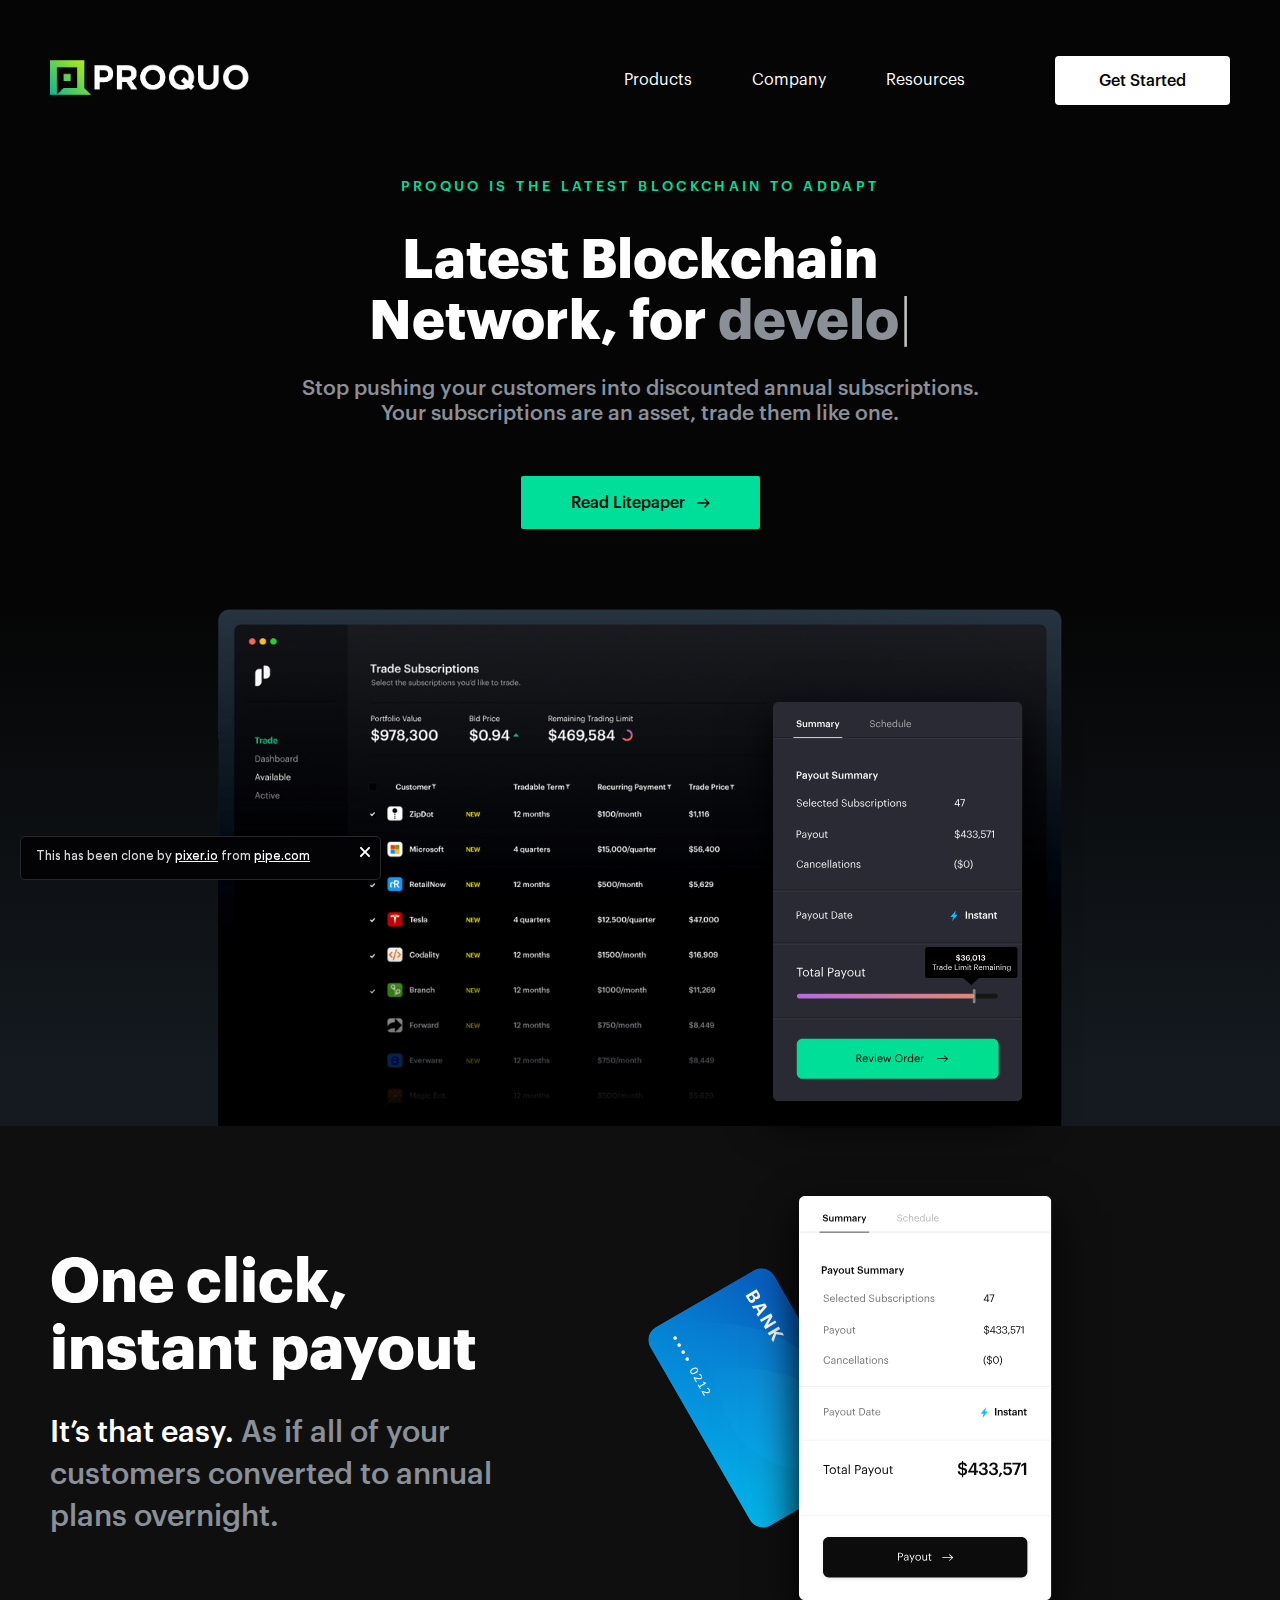
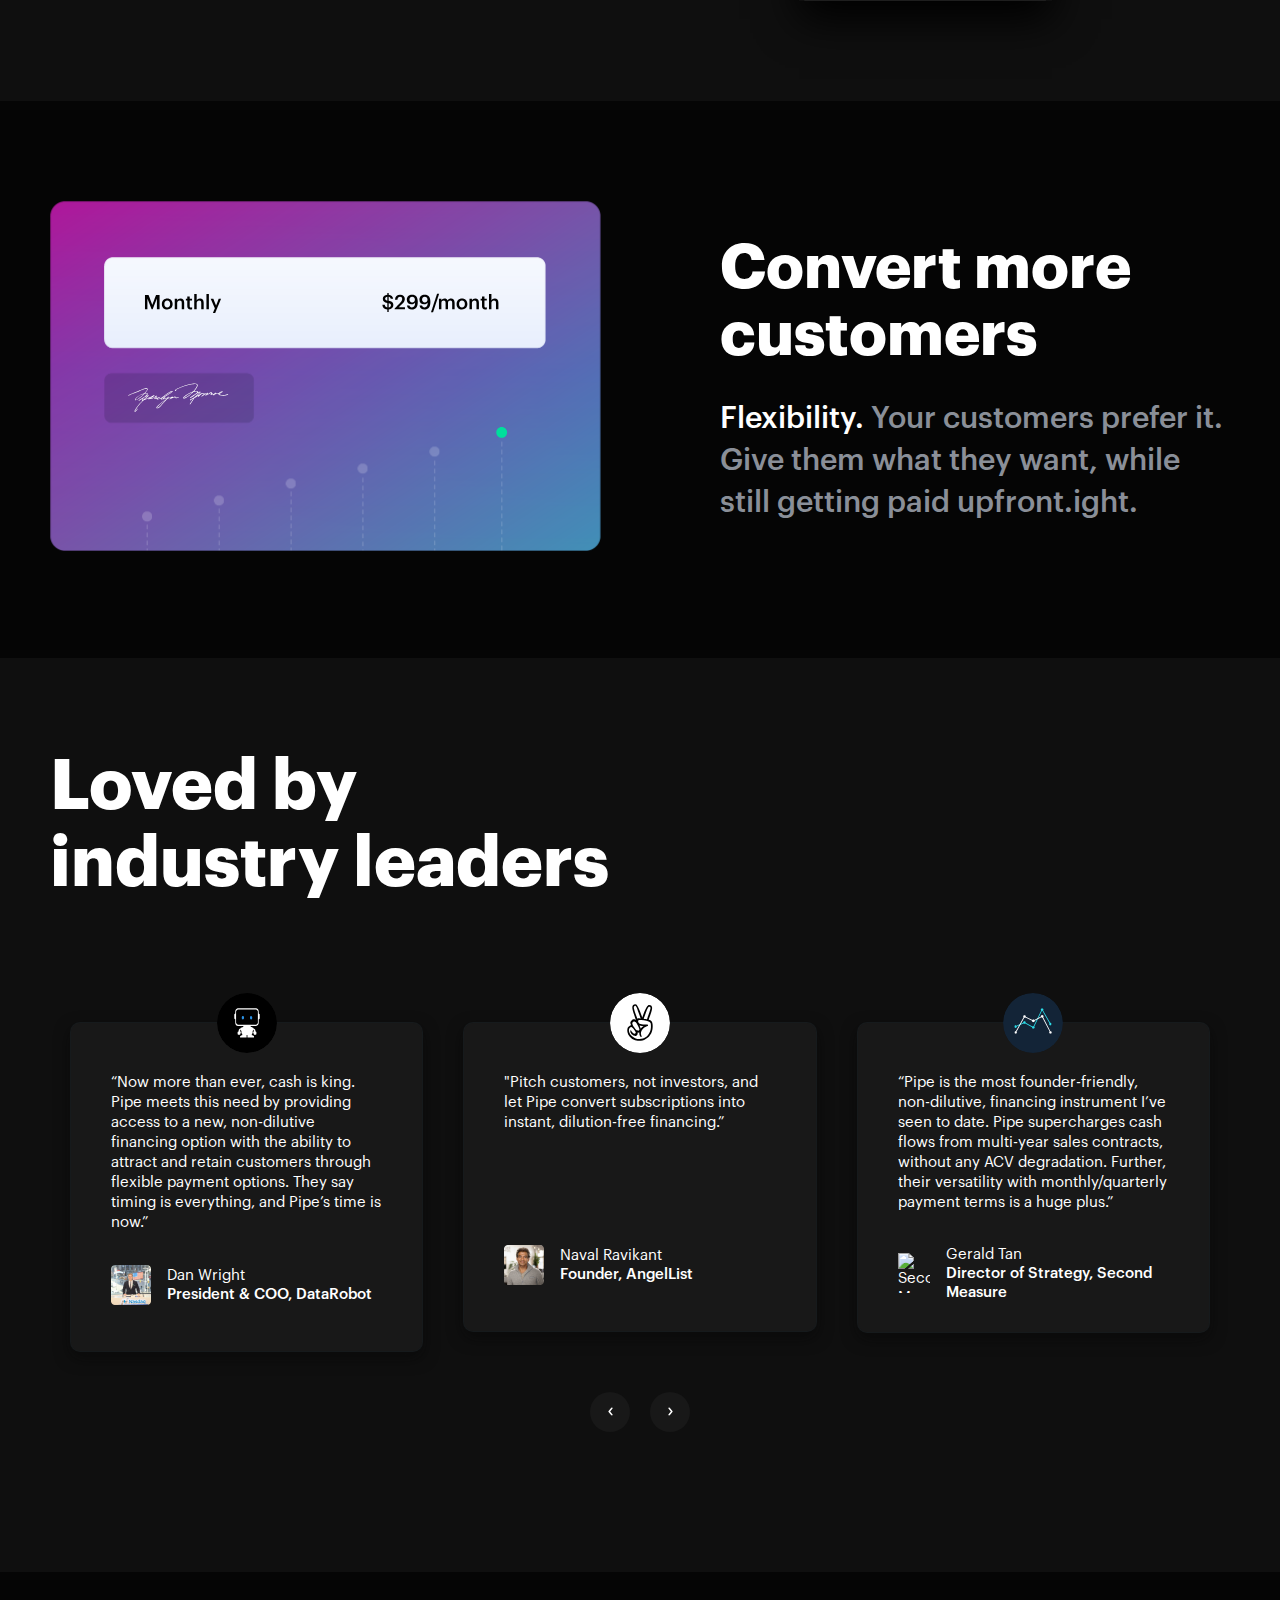
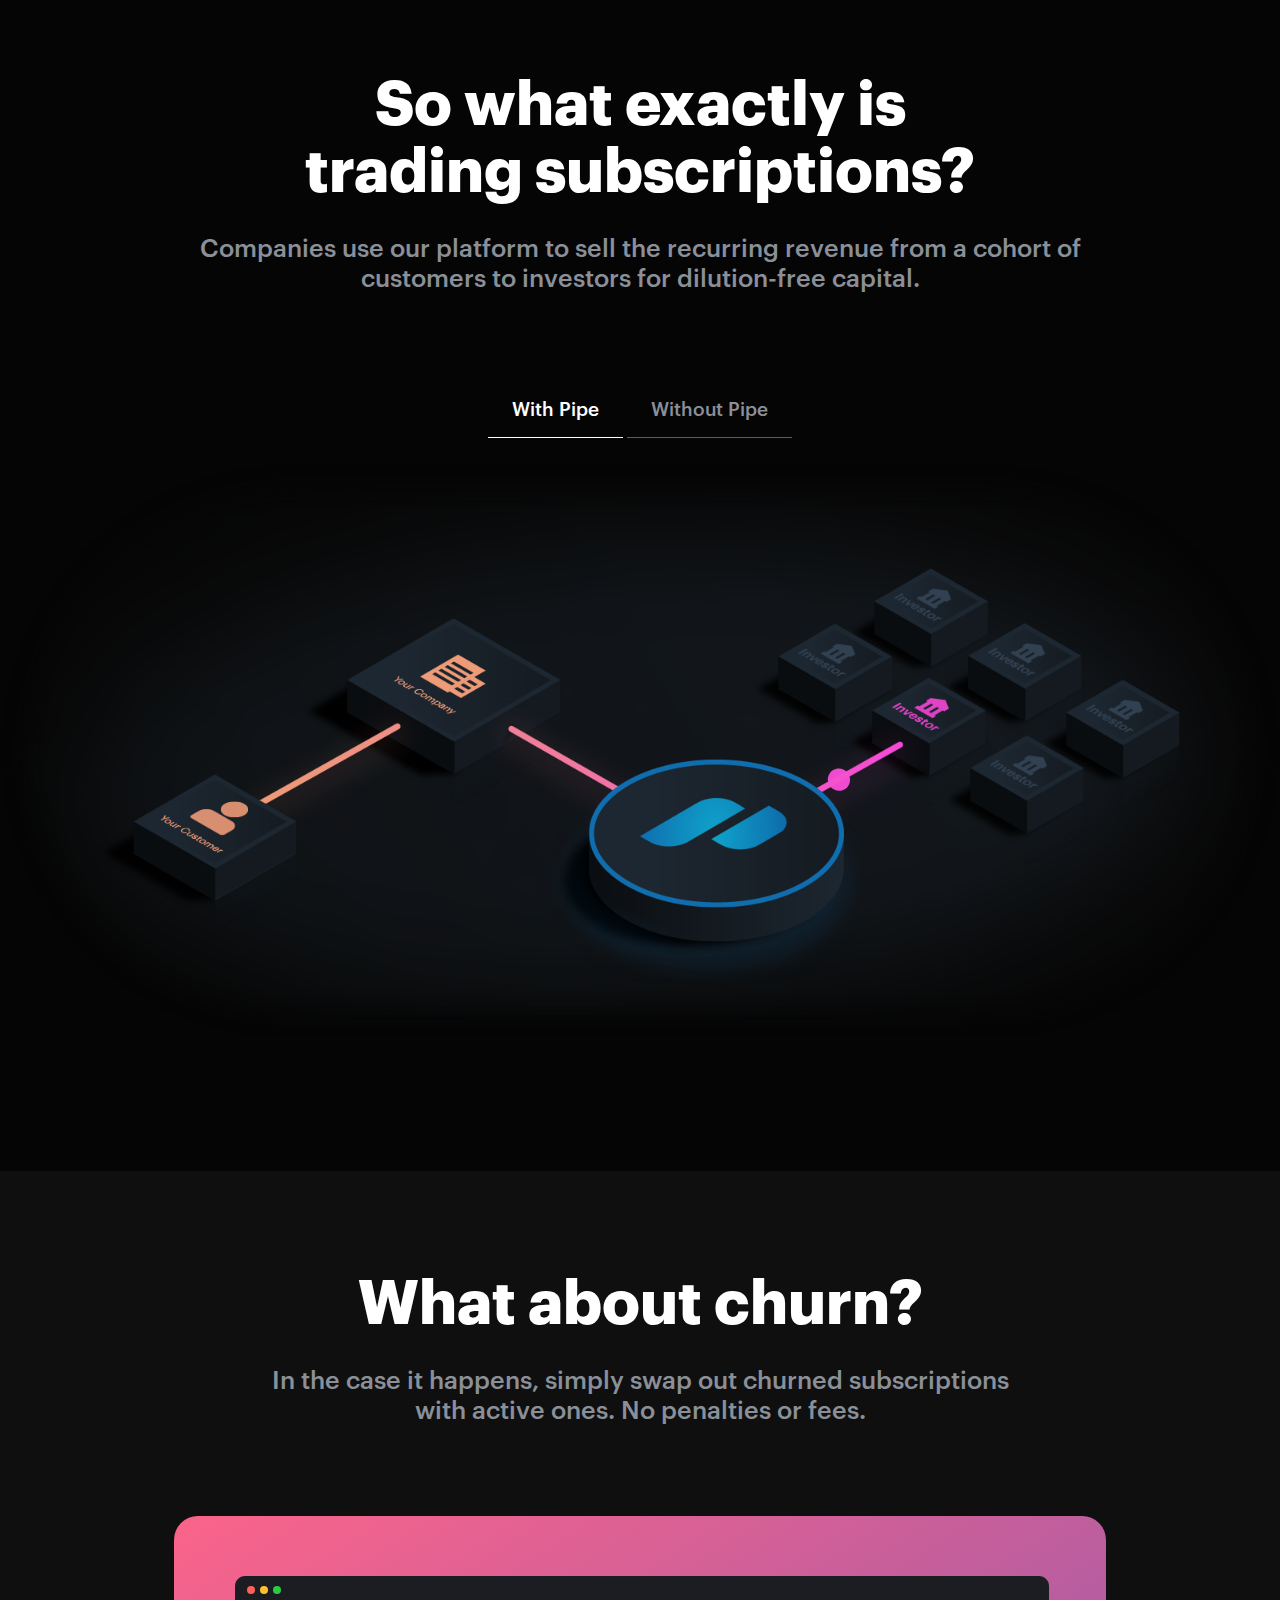
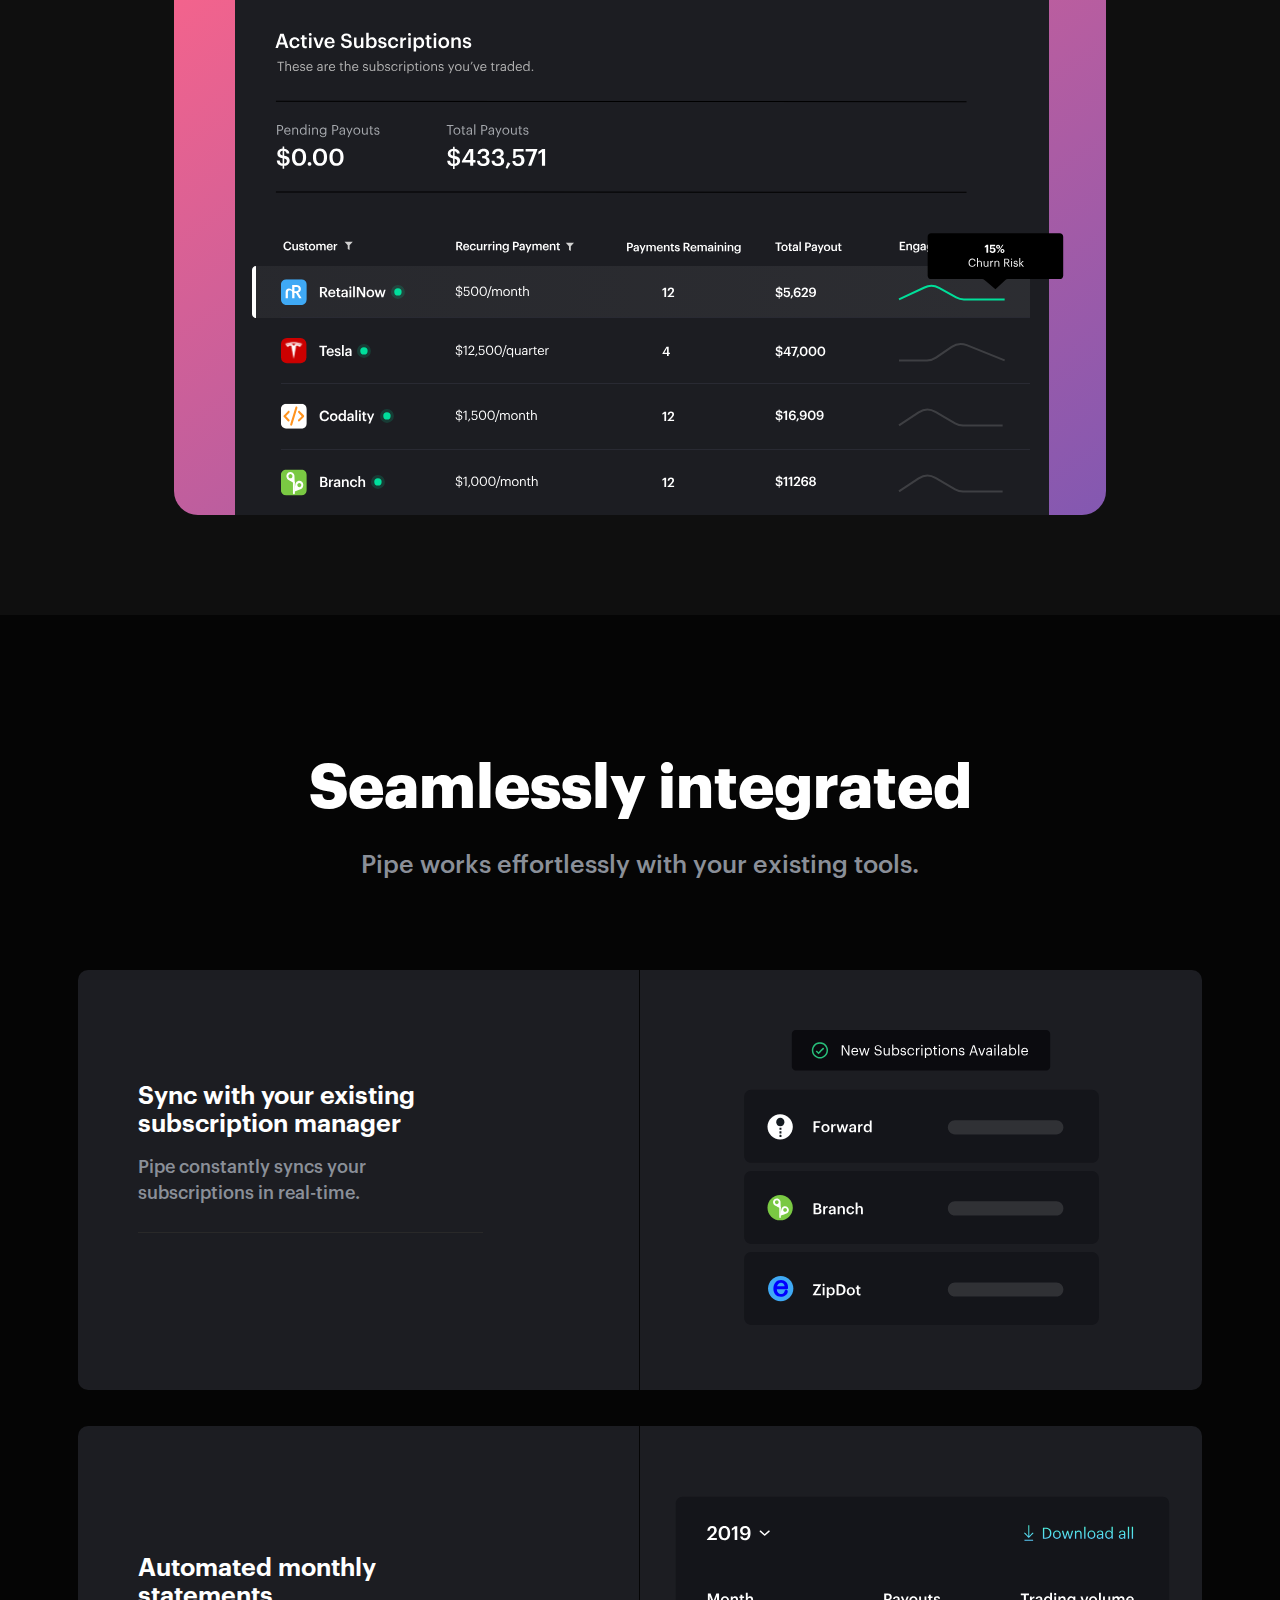
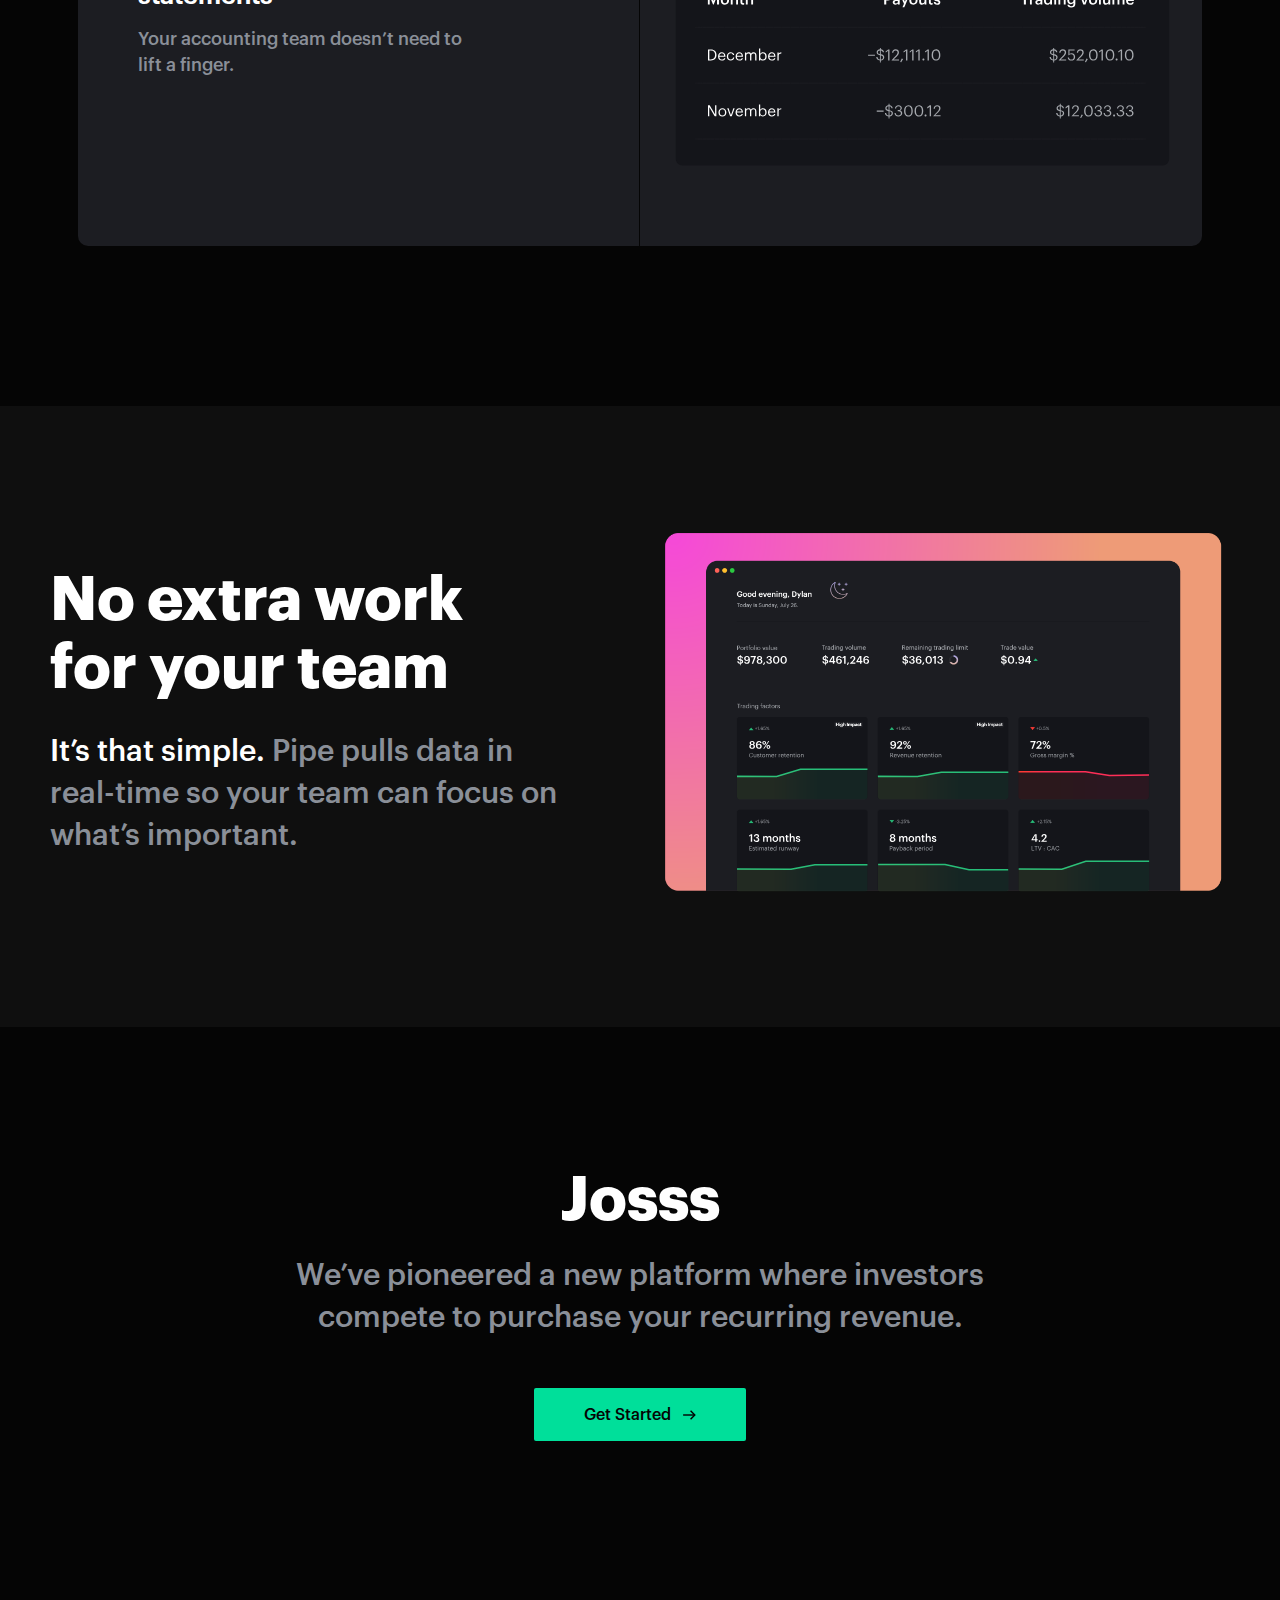
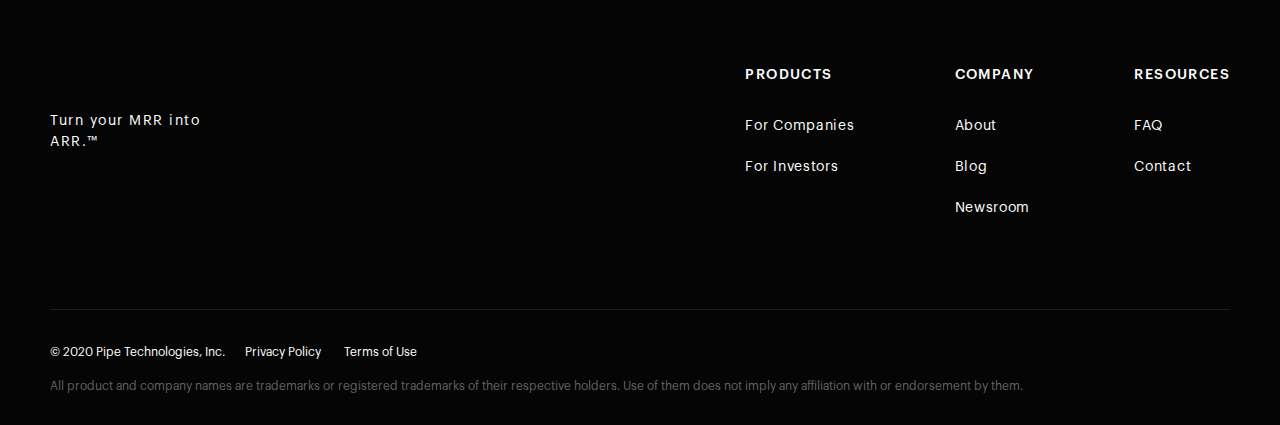
==== commit eb2abb39: "update footer" ====
--- a/index.html
+++ b/index.html
@@ -547,7 +547,7 @@
       <div class="cta-section">
         <div class="container">
           <div class="cta-text-wrapper">
-            <h2 class="large-heading mb-20">Never take on debt or dilution again</h2>
+            <h2 class="large-heading mb-20">Josss</h2>
             <h3 class="cta-subtitle">We’ve pioneered a new platform where investors compete to purchase your recurring revenue.</h3><img src="images/5f3d822e295b11b3fa0785e3_cta-wave.png" loading="lazy" alt="Cta" class="cta-img">
             <div class="inline-block">
               <a data-w-id="ed03b5f9-443f-6c3a-54de-2063a5d39091" href="#" class="icon-btn w-inline-block">
